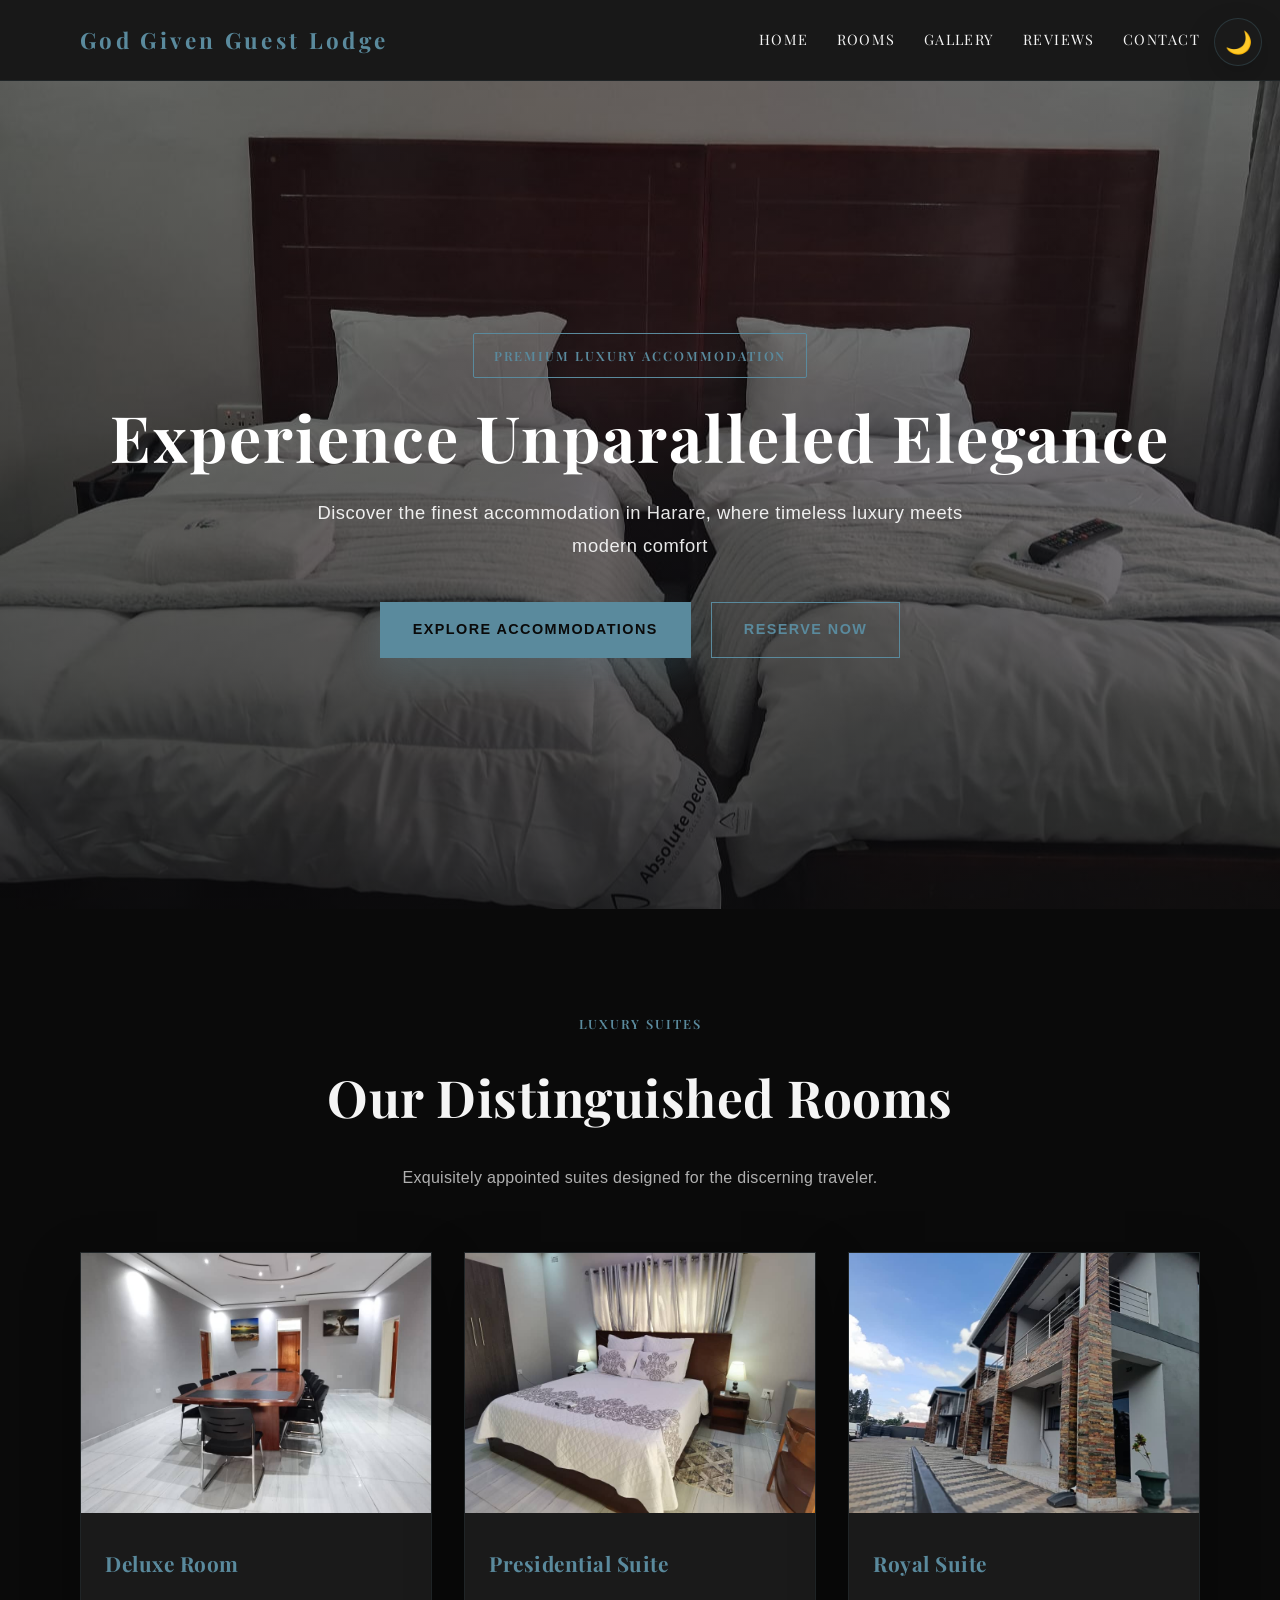
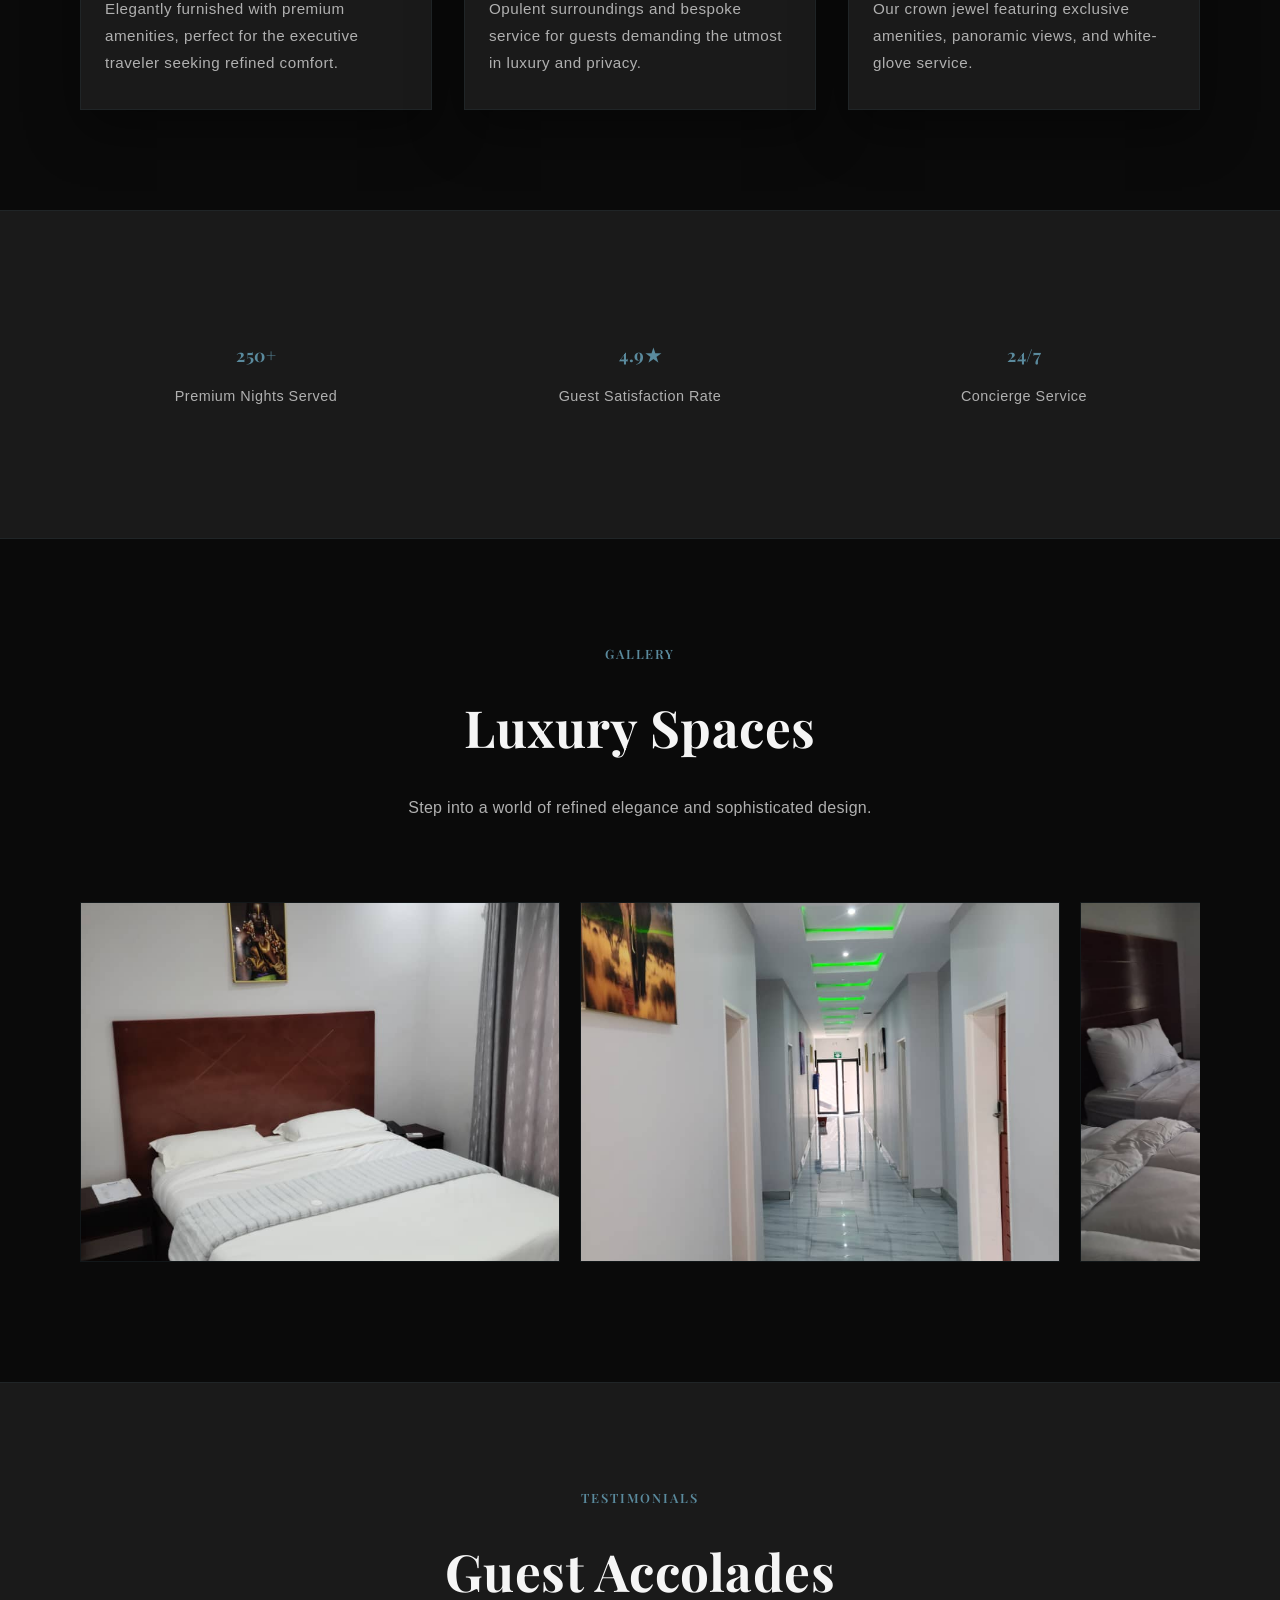
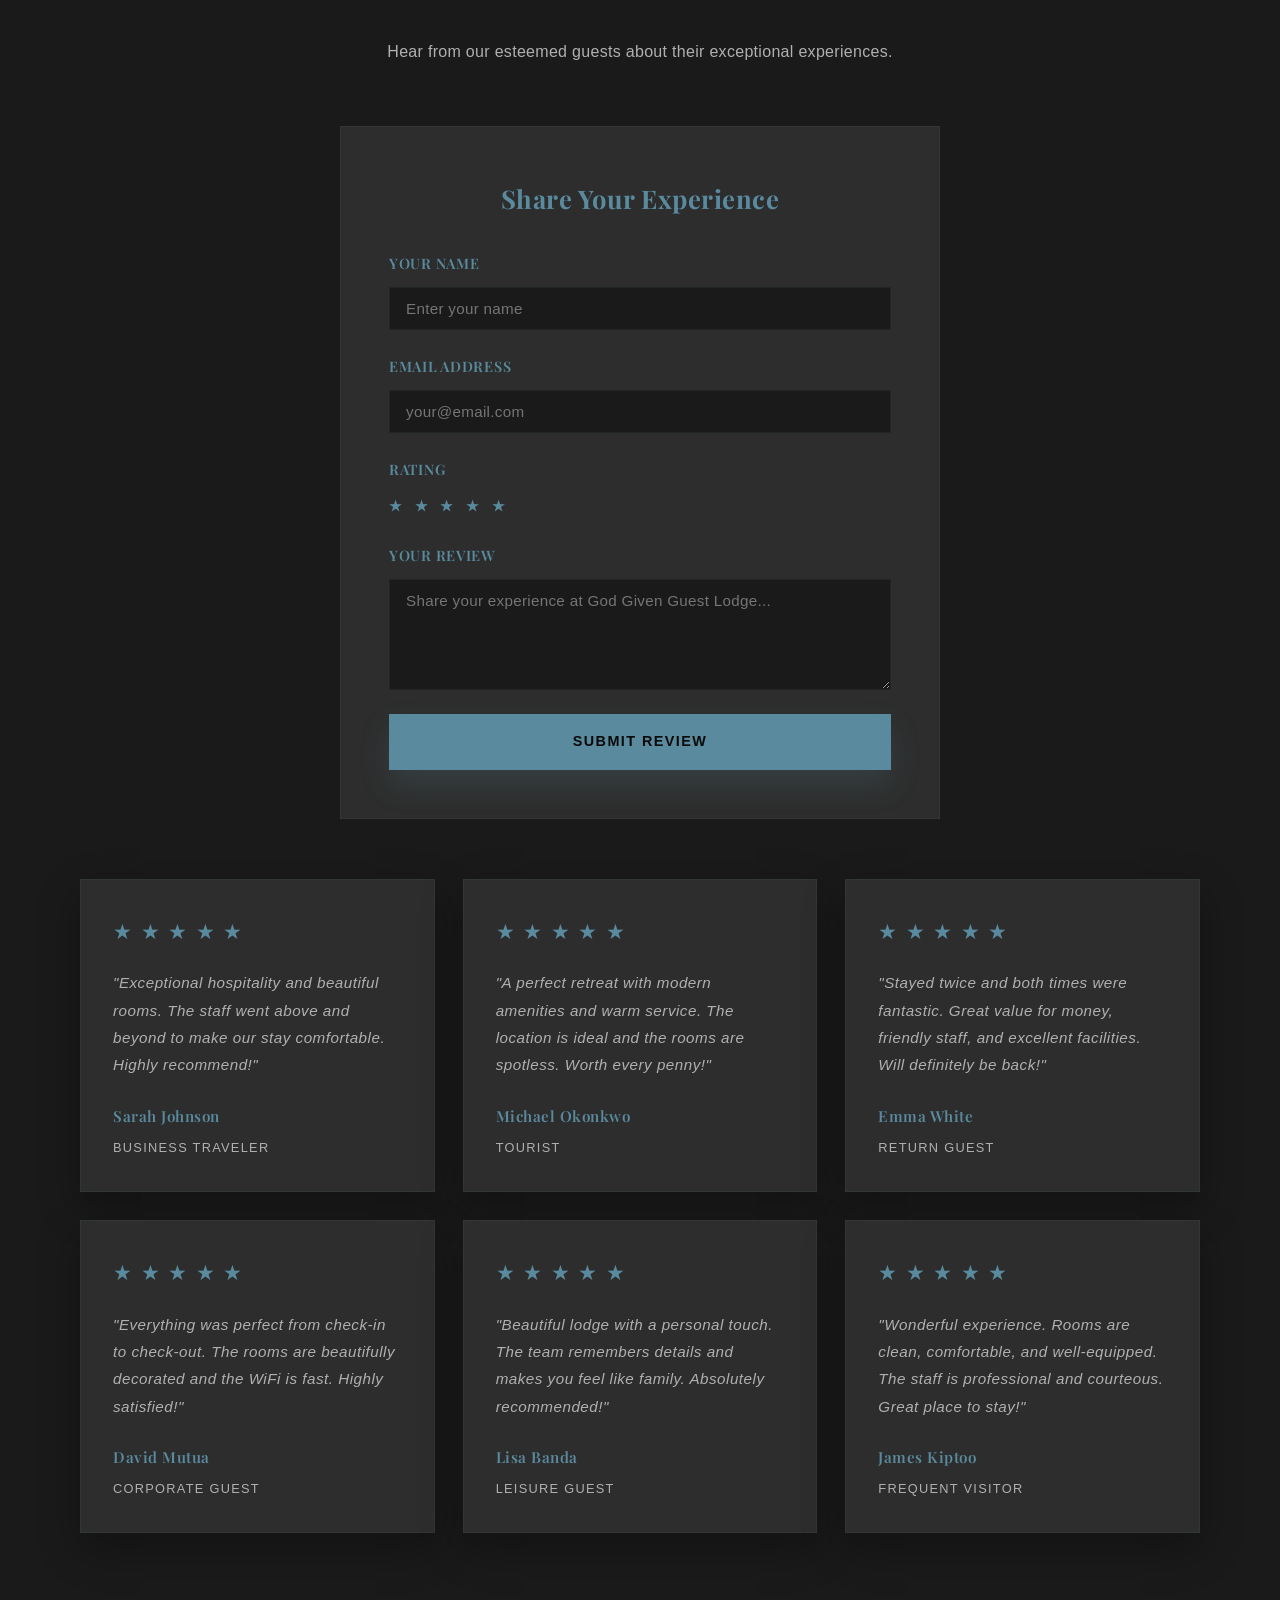
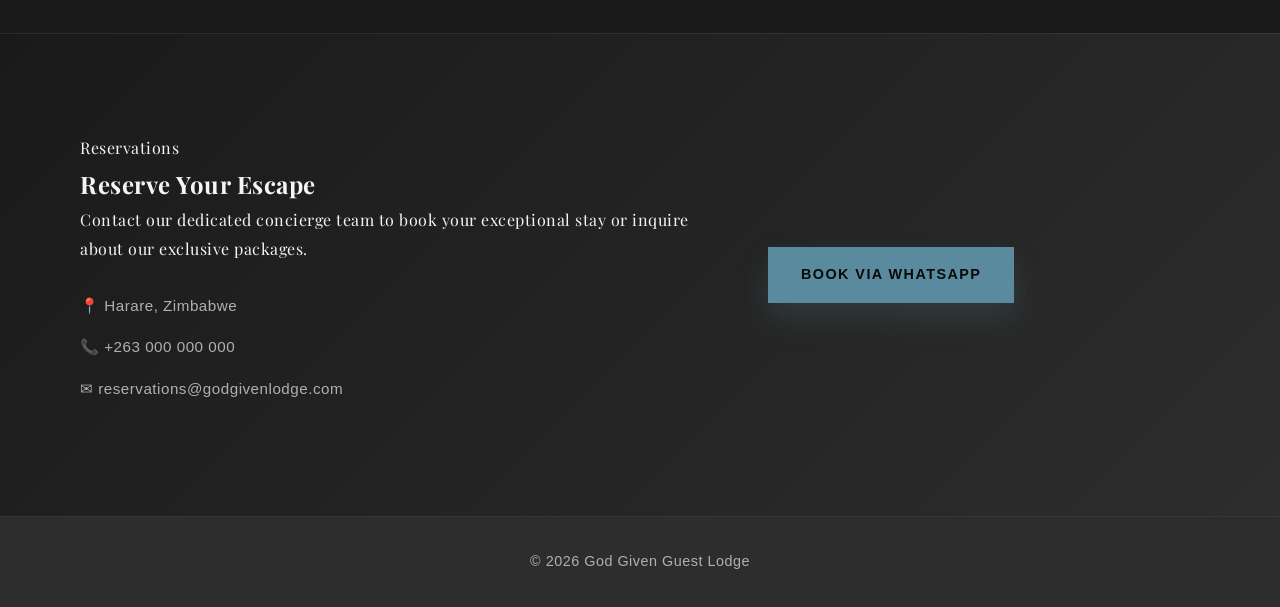
==== index.html @ cf1843aa "first commit" ====
<!DOCTYPE html>
<html lang="en">
<head>
  <meta charset="UTF-8">
  <meta name="viewport" content="width=device-width, initial-scale=1.0">
  <meta name="description" content="God Given Guest Lodge provides stylish rooms, warm hospitality, and premium amenities in Harare, Zimbabwe.">
  <title>God Given Guest Lodge</title>
  <link href="https://fonts.googleapis.com/css2?family=Playfair+Display:wght@600;700&display=swap" rel="stylesheet">
  <link rel="stylesheet" href="style.css">
</head>
<body>

<header class="site-header">
  <div class="container header-inner">
    <a class="brand" href="#home">God Given Guest Lodge</a>
    <div style="display: flex; gap: 12px; align-items: center;">
      <button class="theme-toggle" id="themeToggle" aria-label="Toggle theme">🌙</button>
      <button class="menu-toggle" aria-label="Toggle menu">☰</button>
    </div>
    <nav id="nav" class="site-nav">
      <a href="#home">Home</a>
      <a href="rooms.html">Rooms</a>
      <a href="#gallery">Gallery</a>
      <a href="#reviews">Reviews</a>
      <a href="#contact">Contact</a>
    </nav>
  </div>
</header>

<main>
  <section id="home" class="hero">
    <div class="hero-overlay"></div>
    <div class="container hero-content">
      <span class="eyebrow">Premium Luxury Accommodation</span>
      <h1>Experience Unparalleled Elegance</h1>
      <p>Discover the finest accommodation in Harare, where timeless luxury meets modern comfort</p>
      <div class="hero-actions">
        <a href="rooms.html" class="btn btn-primary">Explore Accommodations</a>
        <a href="#contact" class="btn btn-secondary">Reserve Now</a>
      </div>
    </div>
  </section>

  <section id="rooms" class="section">
    <div class="container">
      <div class="section-header">
        <span>Luxury Suites</span>
        <h2>Our Distinguished Rooms</h2>
        <p>Exquisitely appointed suites designed for the discerning traveler.</p>
      </div>
      <div class="rooms-grid">
        <article class="room-card">
          <img src="God Given Lodge photos/image 2.jpeg" alt="Standard Room\">
          <div class="room-card-body">
            <h3>Deluxe Room</h3>
            <p>Elegantly furnished with premium amenities, perfect for the executive traveler seeking refined comfort.</p>
          </div>
        </article>

        <article class="room-card">
          <img src="God Given Lodge photos/image 3.jpeg" alt="Presidential Suite\">
          <div class="room-card-body">
            <h3>Presidential Suite</h3>
            <p>Opulent surroundings and bespoke service for guests demanding the utmost in luxury and privacy.</p>
          </div>
        </article>

        <article class="room-card">
          <img src="God Given Lodge photos/image 4.jpeg" alt="Executive Room\">
          <div class="room-card-body">
            <h3>Royal Suite</h3>
            <p>Our crown jewel featuring exclusive amenities, panoramic views, and white-glove service.</p>
          </div>
        </article>
      </div>
    </div>
  </section>

  <section class="section highlight-section">
    <div class="container highlight-grid">
      <div class="highlight-card">
        <h3>250+</h3>
        <p>Premium Nights Served</p>
      </div>
      <div class="highlight-card">
        <h3>4.9★</h3>
        <p>Guest Satisfaction Rate</p>
      </div>
      <div class="highlight-card">
        <h3>24/7</h3>
        <p>Concierge Service</p>
      </div>
    </div>
  </section>

  <section id="gallery" class="section">
    <div class="container">
      <div class="section-header">
        <span>Gallery</span>
        <h2>Luxury Spaces</h2>
        <p>Step into a world of refined elegance and sophisticated design.</p>
      </div>
      <div class="gallery-scroll">
        <img src="God Given Lodge photos/image 5.jpeg" alt="Exterior view">
        <img src="God Given Lodge photos/image 6.jpeg" alt="Lounge area">
        <img src="God Given Lodge photos/image 7.jpeg" alt="Hallway">
        <img src="God Given Lodge photos/image 8.jpeg" alt="Reception">
        <img src="God Given Lodge photos/image 9.jpeg" alt="Staircase">
        <img src="God Given Lodge photos/image 10.jpeg" alt="Bedroom">
        <img src="God Given Lodge photos/image 11.jpeg" alt="Bathroom">
        <img src="God Given Lodge photos/image 12.jpeg" alt="Living area">
        <img src="God Given Lodge photos/image 13.jpeg" alt="Dining">
        <img src="God Given Lodge photos/image 14.jpeg" alt="Garden">
        <img src="God Given Lodge photos/image 15.jpeg" alt="Outdoor space">
        <img src="God Given Lodge photos/image 16.jpeg" alt="Entrance">
        <img src="God Given Lodge photos/image 17.jpeg" alt="Courtyard">
        <img src="God Given Lodge photos/image 18.jpeg" alt="Interior">
        <img src="God Given Lodge photos/image 19.jpeg" alt="Suite view">
      </div>
    </div>
  </section>

  <section id="reviews" class="section reviews-section">
    <div class="container">
      <div class="section-header">
        <span>Testimonials</span>
        <h2>Guest Accolades</h2>
        <p>Hear from our esteemed guests about their exceptional experiences.</p>
      </div>

      <div class="review-form-container">
        <h3>Share Your Experience</h3>
        <form id="reviewForm" class="review-form">
          <div class="form-group">
            <label for="reviewName">Your Name</label>
            <input type="text" id="reviewName" name="name" required placeholder="Enter your name">
          </div>
          <div class="form-group">
            <label for="reviewEmail">Email Address</label>
            <input type="email" id="reviewEmail" name="email" required placeholder="your@email.com">
          </div>
          <div class="form-group">
            <label for="reviewRating">Rating</label>
            <div class="rating-input">
              <input type="radio" id="star5" name="rating" value="5" required>
              <label for="star5" class="star-label">★</label>
              <input type="radio" id="star4" name="rating" value="4">
              <label for="star4" class="star-label">★</label>
              <input type="radio" id="star3" name="rating" value="3">
              <label for="star3" class="star-label">★</label>
              <input type="radio" id="star2" name="rating" value="2">
              <label for="star2" class="star-label">★</label>
              <input type="radio" id="star1" name="rating" value="1">
              <label for="star1" class="star-label">★</label>
            </div>
          </div>
          <div class="form-group">
            <label for="reviewText">Your Review</label>
            <textarea id="reviewText" name="review" required placeholder="Share your experience at God Given Guest Lodge..." rows="5"></textarea>
          </div>
          <button type="submit" class="btn btn-primary">Submit Review</button>
        </form>
      </div>

      <div class="reviews-grid" id="reviewsGrid">
        <article class="review-card">
          <div class="review-stars">
            <span class="star">★</span>
            <span class="star">★</span>
            <span class="star">★</span>
            <span class="star">★</span>
            <span class="star">★</span>
          </div>
          <p class="review-text">"Exceptional hospitality and beautiful rooms. The staff went above and beyond to make our stay comfortable. Highly recommend!"</p>
          <div class="review-author">
            <strong>Sarah Johnson</strong>
            <span>Business Traveler</span>
          </div>
        </article>

        <article class="review-card">
          <div class="review-stars">
            <span class="star">★</span>
            <span class="star">★</span>
            <span class="star">★</span>
            <span class="star">★</span>
            <span class="star">★</span>
          </div>
          <p class="review-text">"A perfect retreat with modern amenities and warm service. The location is ideal and the rooms are spotless. Worth every penny!"</p>
          <div class="review-author">
            <strong>Michael Okonkwo</strong>
            <span>Tourist</span>
          </div>
        </article>

        <article class="review-card">
          <div class="review-stars">
            <span class="star">★</span>
            <span class="star">★</span>
            <span class="star">★</span>
            <span class="star">★</span>
            <span class="star">★</span>
          </div>
          <p class="review-text">"Stayed twice and both times were fantastic. Great value for money, friendly staff, and excellent facilities. Will definitely be back!"</p>
          <div class="review-author">
            <strong>Emma White</strong>
            <span>Return Guest</span>
          </div>
        </article>

        <article class="review-card">
          <div class="review-stars">
            <span class="star">★</span>
            <span class="star">★</span>
            <span class="star">★</span>
            <span class="star">★</span>
            <span class="star">★</span>
          </div>
          <p class="review-text">"Everything was perfect from check-in to check-out. The rooms are beautifully decorated and the WiFi is fast. Highly satisfied!"</p>
          <div class="review-author">
            <strong>David Mutua</strong>
            <span>Corporate Guest</span>
          </div>
        </article>

        <article class="review-card">
          <div class="review-stars">
            <span class="star">★</span>
            <span class="star">★</span>
            <span class="star">★</span>
            <span class="star">★</span>
            <span class="star">★</span>
          </div>
          <p class="review-text">"Beautiful lodge with a personal touch. The team remembers details and makes you feel like family. Absolutely recommended!"</p>
          <div class="review-author">
            <strong>Lisa Banda</strong>
            <span>Leisure Guest</span>
          </div>
        </article>

        <article class="review-card">
          <div class="review-stars">
            <span class="star">★</span>
            <span class="star">★</span>
            <span class="star">★</span>
            <span class="star">★</span>
            <span class="star">★</span>
          </div>
          <p class="review-text">"Wonderful experience. Rooms are clean, comfortable, and well-equipped. The staff is professional and courteous. Great place to stay!"</p>
          <div class="review-author">
            <strong>James Kiptoo</strong>
            <span>Frequent Visitor</span>
          </div>
        </article>
      </div>
    </div>
  </section>

  <section id="contact" class="section contact-section">
    <div class="container contact-grid">
      <div>
        <span>Reservations</span>
        <h2>Reserve Your Escape</h2>
        <p>Contact our dedicated concierge team to book your exceptional stay or inquire about our exclusive packages.</p>
        <ul class="contact-list">
          <li>📍 Harare, Zimbabwe</li>
          <li>📞 +263 000 000 000</li>
          <li>✉ reservations@godgivenlodge.com</li>
        </ul>
      </div>
      <div class="contact-action">
        <button id="whatsappBtn" class="btn btn-primary">Book via WhatsApp</button>
      </div>
    </div>
  </section>
</main>

<footer class="site-footer">
  <div class="container footer-inner">
      <p>© <span id="year"></span> God Given Guest Lodge</p>

<div class="lightbox" id="lightbox">
  <img src="" alt="Gallery preview">
</div>

<script src="script.js"></script>
</body>
</html>
---- style.css ----
:root {
  --bg: #0a0a0a;
  --surface: #1a1a1a;
  --surface-light: #2d2d2d;
  --text: #f5f5f5;
  --text-muted: #b0b0b0;
  --primary: #5a8a9d;
  --primary-dark: #3a5a7f;
  --accent: #4a7c8f;
  --border: rgba(90, 138, 157, 0.1);
}

/* Light Mode */
:root.light-mode {
  --bg: #f5f5f5;
  --surface: #ffffff;
  --surface-light: #e8e8e8;
  --text: #1a1a1a;
  --text-muted: #666666;
  --primary: #5a8a9d;
  --primary-dark: #3a5a7f;
  --accent: #4a7c8f;
  --border: rgba(90, 138, 157, 0.15);
}

* {
  margin: 0;
  padding: 0;
  box-sizing: border-box;
}

html {
  scroll-behavior: smooth;
}

body {
  font-family: 'Playfair Display', 'Georgia', serif;
  background: var(--bg);
  color: var(--text);
  line-height: 1.8;
  letter-spacing: 0.5px;
  transition: background 0.3s ease, color 0.3s ease;
}

img {
  max-width: 100%;
  display: block;
}

button,
a {
  font: inherit;
}

.container {
  width: min(1120px, calc(100% - 32px));
  margin: 0 auto;
}

.site-header {
  position: sticky;
  top: 0;
  z-index: 20;
  background: rgba(26, 26, 26, 0.95);
  backdrop-filter: blur(12px);
  border-bottom: 1px solid rgba(90, 138, 157, 0.1);
  border-bottom: 1px solid rgba(90, 138, 157, 0.1);
  transition: background 0.25s ease, box-shadow 0.25s ease;
}

.light-mode .site-header {
  background: rgba(255, 255, 255, 0.95);
  border-bottom-color: rgba(90, 138, 157, 0.2);
}

.site-header.scrolled {
  background: rgba(26, 26, 26, 0.98);
  box-shadow: 0 16px 35px rgba(0, 0, 0, 0.4);
}

.light-mode .site-header.scrolled {
  background: rgba(255, 255, 255, 0.98);
  box-shadow: 0 16px 35px rgba(90, 138, 157, 0.1);
}

.header-inner {
  display: flex;
  align-items: center;
  justify-content: space-between;
  gap: 20px;
  padding: 20px 0;
}

.brand {
  color: var(--primary);
  text-decoration: none;
  font-weight: 700;
  letter-spacing: 0.15em;
  font-size: 1.4rem;
}

.site-nav {
  display: flex;
  gap: 28px;
  align-items: center;
  font-size: 0.9rem;
  letter-spacing: 0.1em;
  text-transform: uppercase;
}

.site-nav a {
  color: var(--text);
  text-decoration: none;
  transition: color 0.2s ease;
  position: relative;
}

.site-nav a:after {
  content: '';
  position: absolute;
  bottom: -4px;
  left: 0;
  width: 0;
  height: 1px;
  background: var(--primary);
  transition: width 0.3s ease;
}

.site-nav a:hover,
.site-nav a:focus-visible {
  color: var(--primary);
}

.site-nav a:hover:after {
  width: 100%;
}

.menu-toggle {
  display: none;
  border: none;
  background: transparent;
  font-size: 26px;
  cursor: pointer;
  color: var(--primary);
}

.theme-toggle {
  position: fixed;
  top: 18px;
  right: 18px;
  z-index: 30;
  display: flex;
  align-items: center;
  justify-content: center;
  width: 48px;
  height: 48px;
  border: 1px solid rgba(90, 138, 157, 0.25);
  border-radius: 50%;
  background: var(--surface);
  font-size: 22px;
  cursor: pointer;
  color: var(--text);
  transition: transform 0.3s ease, background 0.3s ease, color 0.3s ease, border-color 0.3s ease;
  box-shadow: 0 12px 32px rgba(0, 0, 0, 0.18);
}

.theme-toggle:hover {
  transform: scale(1.1);
}

.hero {
  min-height: 92vh;
  position: relative;
  background-image: url("God Given Lodge photos/image 1.jpeg");
  background-position: center;
  background-size: cover;
  background-repeat: no-repeat;
  background-attachment: fixed;
  display: grid;
  place-items: center;
}

.hero-overlay {
  position: absolute;
  inset: 0;
  background: linear-gradient(180deg, rgba(10, 10, 10, 0.4), rgba(10, 10, 10, 0.7));
}

.hero-content {
  position: relative;
  text-align: center;
  color: white;
  padding: 40px 24px;
}

.eyebrow {
  display: inline-block;
  margin-bottom: 24px;
  padding: 10px 20px;
  border: 1px solid var(--primary);
  border-radius: 2px;
  font-size: 0.8rem;
  letter-spacing: 0.15em;
  text-transform: uppercase;
  color: var(--primary);
  font-weight: 600;
}

.hero h1 {
  font-size: clamp(3rem, 5vw, 5.5rem);
  line-height: 1.1;
  margin-bottom: 24px;
  font-weight: 700;
  letter-spacing: 0.03em;
}

.hero p {
  max-width: 680px;
  margin: 0 auto 40px;
  font-size: 1.15rem;
  color: rgba(255, 255, 255, 0.9);
  font-family: 'Segoe UI', sans-serif;
  letter-spacing: 0.5px;
}

.hero-actions {
  display: flex;
  justify-content: center;
  flex-wrap: wrap;
  gap: 20px;
}

.section {
  padding: 100px 0;
}

.section-header {
  max-width: 720px;
  margin: 0 auto 60px;
  text-align: center;
}

.section-header span {
  display: inline-block;
  margin-bottom: 16px;
  color: var(--primary);
  font-weight: 600;
  letter-spacing: 0.15em;
  text-transform: uppercase;
  font-size: 0.8rem;
}

.section-header h2 {
  font-size: clamp(2.2rem, 4vw, 3.2rem);
  margin-bottom: 20px;
  font-weight: 700;
}

.section-header p {
  color: var(--text-muted);
  font-size: 1rem;
  font-family: 'Segoe UI', sans-serif;
  letter-spacing: 0.3px;
}

.rooms-grid {
  display: grid;
  grid-template-columns: repeat(auto-fit, minmax(280px, 1fr));
  gap: 32px;
}

.room-card {
  background: var(--surface);
  border: 1px solid var(--border);
  border-radius: 0;
  overflow: hidden;
  box-shadow: 0 20px 50px rgba(0, 0, 0, 0.4);
  transition: transform 0.3s ease, box-shadow 0.3s ease;
}

.room-card:hover {
  transform: translateY(-8px);
  box-shadow: 0 30px 70px rgba(90, 138, 157, 0.15);
  border-color: var(--primary);
}

.room-card img {
  height: 260px;
  width: 100%;
  object-fit: cover;
}

.room-card-body {
  padding: 32px 24px;
}

.room-card h3 {
  margin-bottom: 12px;
  font-size: 1.3rem;
  color: var(--primary);
}

.room-card p {
  color: var(--text-muted);
  font-family: 'Segoe UI', sans-serif;
  font-size: 0.95rem;
}

.room-details {
  display: none;
  margin-top: 16px;
  padding-top: 16px;
  border-top: 1px solid var(--border);
}

.room-details.show {
  display: block;
}

.room-details p {
  margin-bottom: 8px;
  font-size: 0.9rem;
}

.room-details strong {
  color: var(--primary);
}

.room-gallery {
  display: grid;
  grid-template-columns: repeat(auto-fit, minmax(120px, 1fr));
  gap: 12px;
  margin: 16px 0;
}

.room-gallery img {
  width: 100%;
  height: 100px;
  object-fit: cover;
  border-radius: 4px;
  cursor: pointer;
  transition: transform 0.3s ease;
}

.room-gallery img:hover {
  transform: scale(1.05);
}

.highlight-section {
  background: var(--surface);
  border-top: 1px solid var(--border);
  border-bottom: 1px solid var(--border);
}

.highlight-grid {
  display: grid;
  grid-template-columns: repeat(auto-fit, minmax(240px, 1fr));
  gap: 32px;
}

.highlight-card {
  background: transparent;
  border: none;
  text-align: center;
  padding: 28px;
}

.highlight-card h3 {
  margin-bottom: 14px;
  color: var(--primary);
  font-size: 1.1rem;
}

.highlight-card p {
  color: var(--text-muted);
  font-family: 'Segoe UI', sans-serif;
  font-size: 0.9rem;
}

.gallery-scroll {
  display: flex;
  gap: 20px;
  overflow-x: auto;
  padding: 20px 0;
  scroll-behavior: smooth;
  -webkit-overflow-scrolling: touch;
  scrollbar-width: thin;
  scrollbar-color: var(--primary) var(--surface);
}

.gallery-scroll::-webkit-scrollbar {
  height: 8px;
}

.gallery-scroll::-webkit-scrollbar-track {
  background: var(--surface);
  border-radius: 10px;
}

.gallery-scroll::-webkit-scrollbar-thumb {
  background: var(--primary);
  border-radius: 10px;
}

.gallery-scroll::-webkit-scrollbar-thumb:hover {
  background: var(--primary-dark);
}

.gallery-scroll img {
  border-radius: 0;
  cursor: pointer;
  height: 360px;
  min-width: 480px;
  width: 480px;
  object-fit: cover;
  transition: transform 0.3s ease, filter 0.3s ease, box-shadow 0.3s ease;
  border: 1px solid var(--border);
  flex-shrink: 0;
}

.gallery-scroll img:hover {
  transform: scale(1.02);
  filter: brightness(1.1);
  box-shadow: 0 20px 40px rgba(90, 138, 157, 0.2);
  border-color: var(--primary);
}

.reviews-section {
  background: var(--surface);
  border-top: 1px solid var(--border);
}

.review-form-container {
  background: var(--surface-light);
  border: 1px solid var(--border);
  border-radius: 0;
  padding: 48px;
  margin-bottom: 60px;
  max-width: 600px;
  margin-left: auto;
  margin-right: auto;
}

.review-form-container h3 {
  color: var(--primary);
  font-size: 1.6rem;
  margin-bottom: 30px;
  text-align: center;
}

.review-form {
  display: flex;
  flex-direction: column;
  gap: 24px;
}

.form-group {
  display: flex;
  flex-direction: column;
  gap: 10px;
}

.form-group label {
  color: var(--primary);
  font-weight: 600;
  font-size: 0.9rem;
  letter-spacing: 0.05em;
  text-transform: uppercase;
}

.form-group input[type="text"],
.form-group input[type="email"],
.form-group textarea {
  background: var(--surface);
  border: 1px solid var(--border);
  border-radius: 0;
  padding: 12px 16px;
  color: var(--text);
  font-family: 'Segoe UI', sans-serif;
  font-size: 0.95rem;
  letter-spacing: 0.3px;
  transition: border-color 0.3s ease;
}

.form-group input[type="text"]:focus,
.form-group input[type="email"]:focus,
.form-group textarea:focus {
  outline: none;
  border-color: var(--primary);
  box-shadow: 0 0 0 2px rgba(90, 138, 157, 0.1);
}

.form-group textarea {
  resize: vertical;
  font-family: 'Segoe UI', sans-serif;
}

.rating-input {
  display: flex;
  flex-direction: row-reverse;
  justify-content: flex-end;
  gap: 12px;
}

.rating-input input[type="radio"] {
  display: none;
}

.star-label {
  font-size: 2.2rem;
  color: var(--text-muted);
  cursor: pointer;
  transition: color 0.2s ease;
}

.rating-input input[type="radio"]:checked ~ .star-label,
.rating-input input[type="radio"]:hover ~ .star-label {
  color: var(--primary);
}

.reviews-grid {
  display: grid;
  grid-template-columns: repeat(auto-fit, minmax(300px, 1fr));
  gap: 28px;
}

.review-card {
  background: var(--surface-light);
  border: 1px solid var(--border);
  border-radius: 0;
  padding: 32px;
  box-shadow: 0 15px 40px rgba(0, 0, 0, 0.3);
  transition: transform 0.3s ease, box-shadow 0.3s ease;
}

.review-card:hover {
  transform: translateY(-6px);
  box-shadow: 0 25px 60px rgba(90, 138, 157, 0.1);
  border-color: var(--primary);
}

.review-stars {
  display: flex;
  gap: 8px;
  margin-bottom: 20px;
}

.star {
  color: var(--primary);
  font-size: 1.3rem;
}

.review-text {
  color: var(--text-muted);
  margin-bottom: 24px;
  font-size: 0.95rem;
  line-height: 1.8;
  font-style: italic;
  font-family: 'Segoe UI', sans-serif;
}

.review-author {
  display: flex;
  flex-direction: column;
  gap: 6px;
}

.review-author strong {
  color: var(--primary);
  font-size: 0.95rem;
  font-weight: 600;
}

.review-author span {
  color: var(--text-muted);
  font-size: 0.8rem;
  text-transform: uppercase;
  letter-spacing: 0.1em;
  font-family: 'Segoe UI', sans-serif;
}

.reviews-grid {
  display: grid;
  grid-template-columns: repeat(auto-fit, minmax(300px, 1fr));
  gap: 28px;
}

.contact-section {
  background: linear-gradient(135deg, var(--surface) 0%, var(--surface-light) 100%);
  border-top: 1px solid var(--border);
}

.contact-grid {
  display: grid;
  grid-template-columns: 1.5fr 1fr;
  gap: 40px;
  align-items: center;
}

.contact-list {
  margin: 28px 0 0;
  list-style: none;
  color: var(--text-muted);
  font-family: 'Segoe UI', sans-serif;
}

.contact-list li {
  margin-bottom: 14px;
  font-size: 0.95rem;
}

.contact-action {
  display: flex;
  justify-content: flex-start;
}

.btn {
  display: inline-flex;
  align-items: center;
  justify-content: center;
  padding: 14px 32px;
  border-radius: 0;
  border: 1px solid var(--primary);
  cursor: pointer;
  transition: all 0.3s ease;
  text-decoration: none;
  font-family: 'Segoe UI', sans-serif;
  font-size: 0.9rem;
  letter-spacing: 0.1em;
  text-transform: uppercase;
  font-weight: 600;
}

.btn:hover {
  transform: translateY(-2px);
}

.btn-primary {
  background: var(--primary);
  color: var(--bg);
  box-shadow: 0 15px 30px rgba(90, 138, 157, 0.2);
}

.btn-primary:hover {
  background: var(--primary-dark);
  border-color: var(--primary-dark);
  box-shadow: 0 20px 40px rgba(90, 138, 157, 0.3);
}

.btn-secondary {
  background: transparent;
  color: var(--primary);
  border: 1px solid var(--primary);
}

.btn-secondary:hover {
  background: var(--primary);
  color: var(--bg);
}

.site-footer {
  padding: 32px 0;
  background: var(--surface-light);
  color: var(--text);
  border-top: 1px solid var(--border);
}

.footer-inner {
  display: flex;
  justify-content: center;
  align-items: center;
  font-family: 'Segoe UI', sans-serif;
  font-size: 0.9rem;
  color: var(--text-muted);
}

.lightbox {
  position: fixed;
  inset: 0;
  background: rgba(0, 0, 0, 0.95);
  display: none;
  align-items: center;
  justify-content: center;
  padding: 24px;
  z-index: 30;
}

.lightbox img {
  max-width: 90%;
  max-height: 90%;
  border-radius: 0;
}

.lightbox.show {
  display: flex;
}

@media (max-width: 900px) {
  .contact-grid,
  .highlight-grid,
  .rooms-grid,
  .reviews-grid {
    grid-template-columns: 1fr;
  }

  .gallery-scroll img {
    height: 280px;
    min-width: 380px;
    width: 380px;
  }

  .review-form-container {
    padding: 32px;
  }
}

.success-message {
  background: var(--primary);
  color: var(--bg);
  padding: 16px 20px;
  border-radius: 0;
  margin-top: 20px;
  text-align: center;
  font-weight: 600;
  font-size: 0.95rem;
  letter-spacing: 0.5px;
  animation: slideDown 0.3s ease;
}

@keyframes slideDown {
  from {
    opacity: 0;
    transform: translateY(-10px);
  }
  to {
    opacity: 1;
    transform: translateY(0);
  }
}

@media (max-width: 768px) {
  .header-inner {
    flex-wrap: wrap;
  }

  .site-nav {
    display: none;
    flex-direction: column;
    width: 100%;
    gap: 16px;
    padding: 20px;
    background: rgba(26, 26, 26, 0.98);
    border-radius: 0;
    box-shadow: 0 20px 40px rgba(0, 0, 0, 0.3);
  }

  .site-nav.active {
    display: flex;
  }

  .menu-toggle {
    display: block;
  }

  .hero {
    min-height: 70vh;
  }

  .hero-content {
    padding: 32px 16px;
  }

  .gallery-scroll img {
    height: 220px;
  }

  .section {
    padding: 60px 0;
  }
}

@media (max-width: 500px) {
  .hero h1 {
    font-size: 2.2rem;
  }

  .hero p {
    font-size: 1rem;
  }

  .contact-action {
    justify-content: center;
  }
}
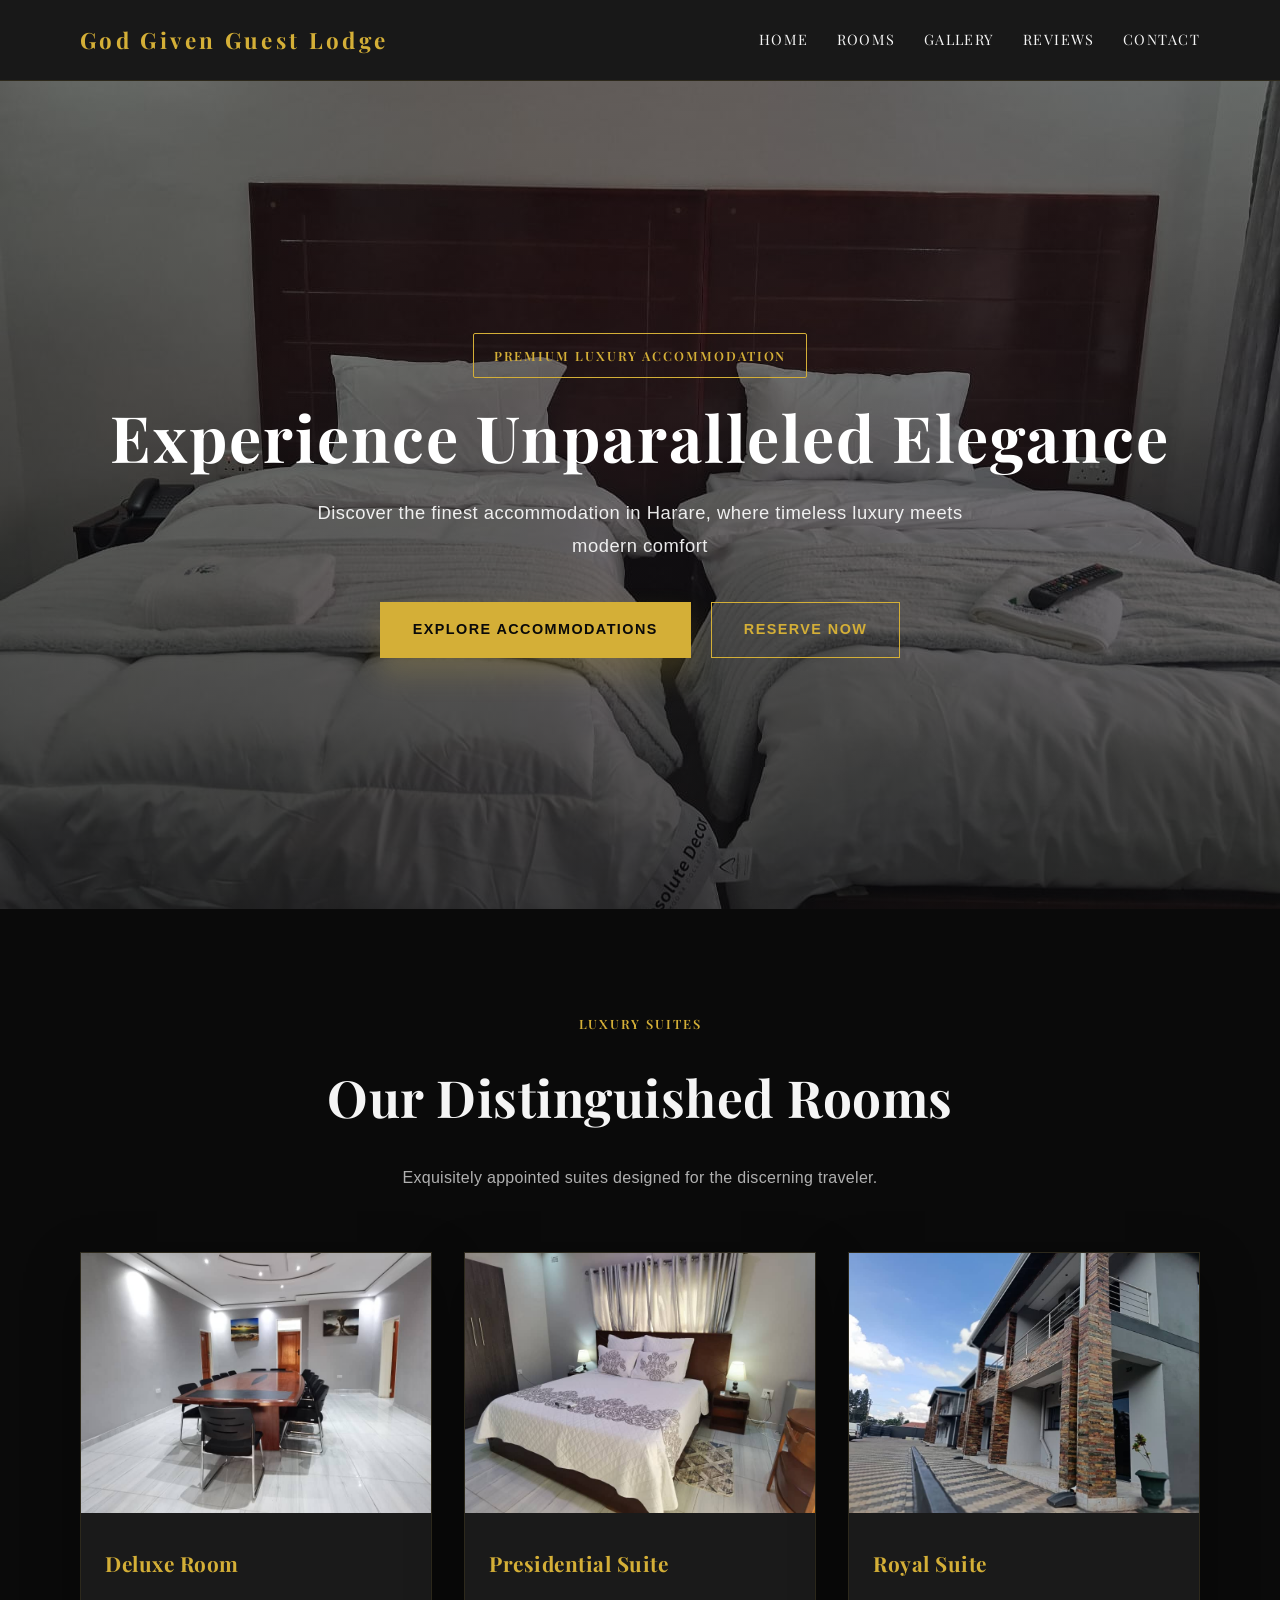
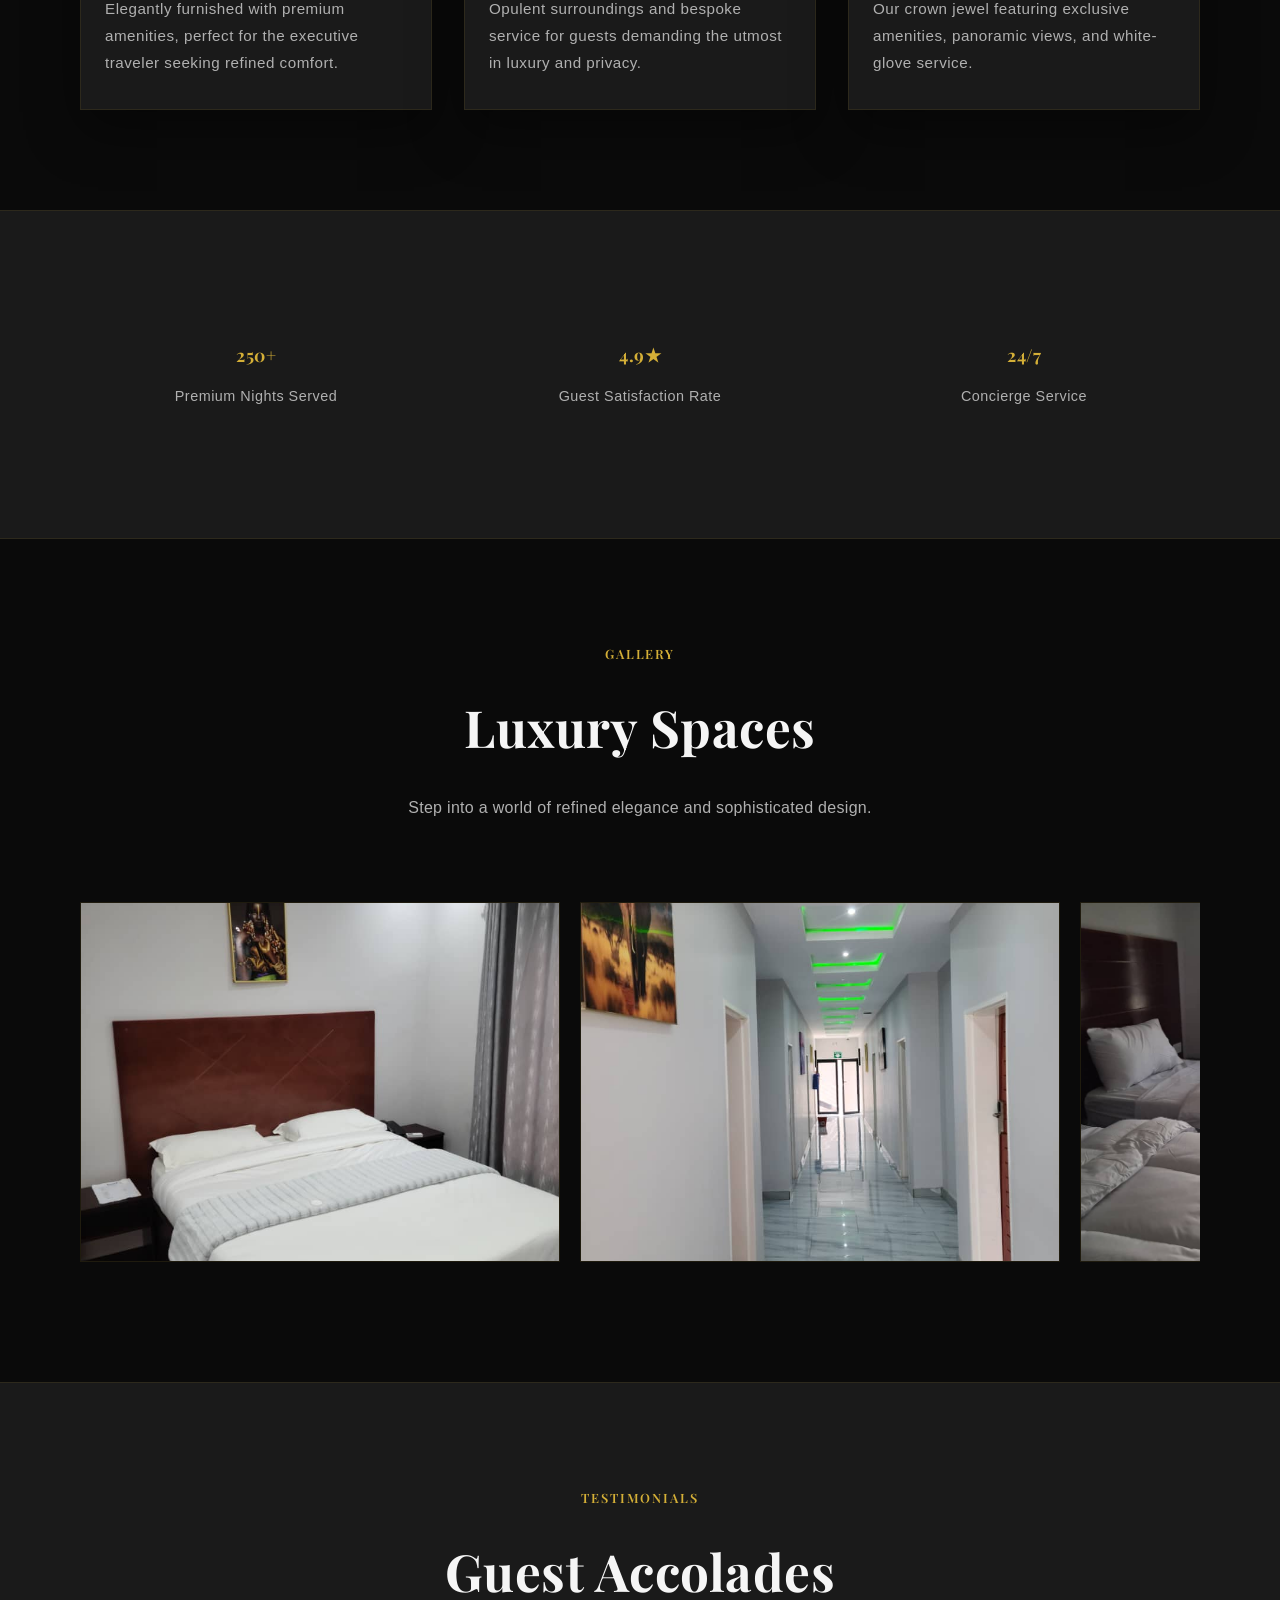
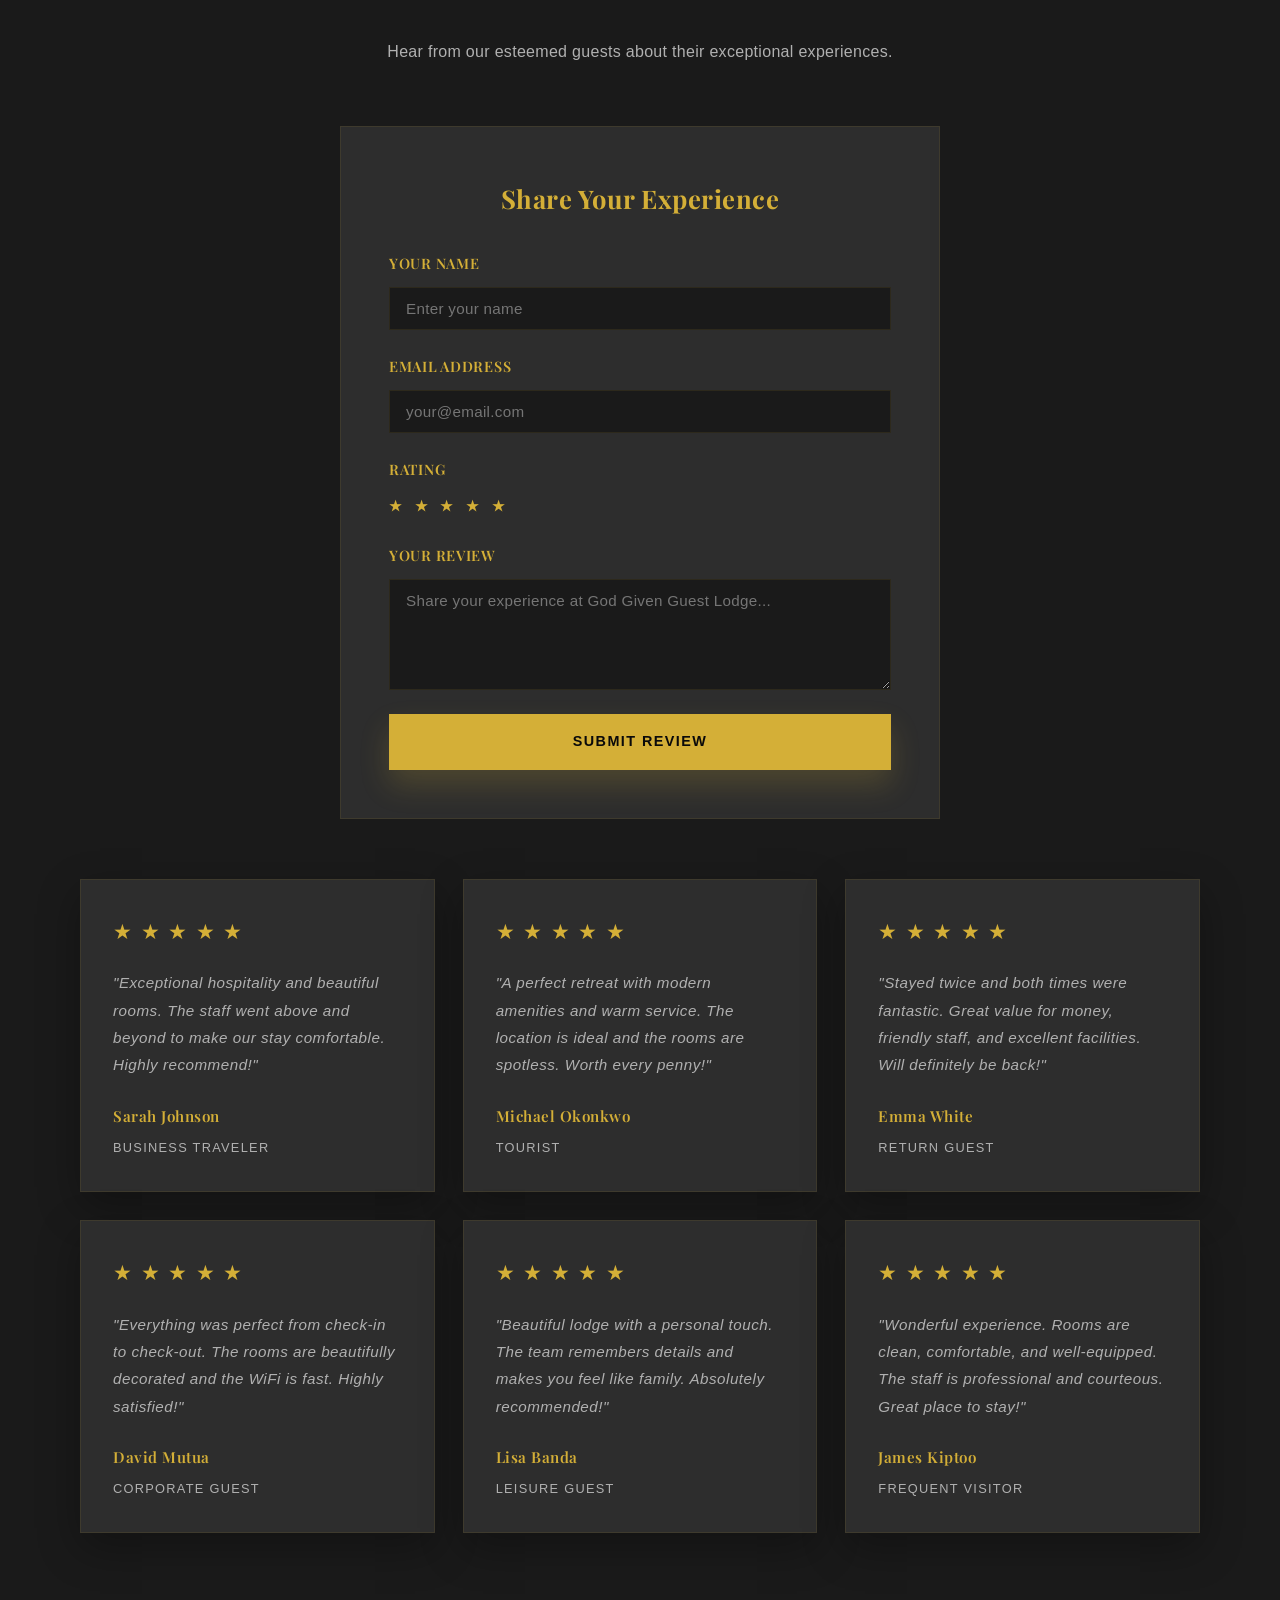
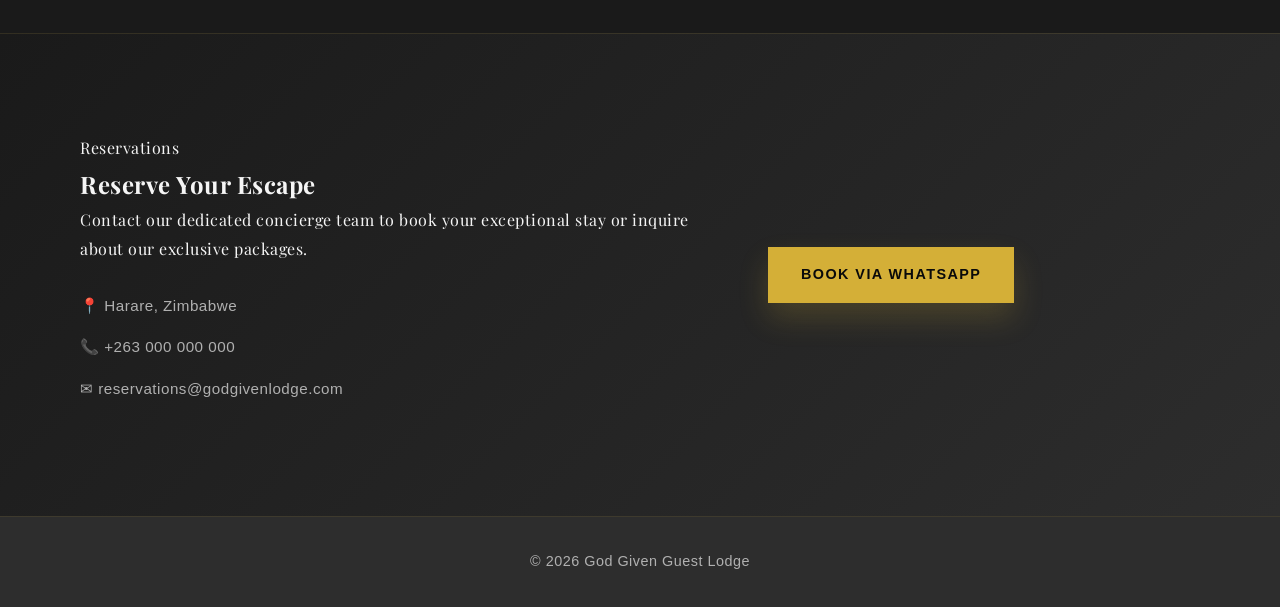
==== commit edf59021: "first commit" ====
--- a/index.html
+++ b/index.html
@@ -13,13 +13,10 @@
 <header class="site-header">
   <div class="container header-inner">
     <a class="brand" href="#home">God Given Guest Lodge</a>
-    <div style="display: flex; gap: 12px; align-items: center;">
-      <button class="theme-toggle" id="themeToggle" aria-label="Toggle theme">🌙</button>
-      <button class="menu-toggle" aria-label="Toggle menu">☰</button>
-    </div>
+    <button class="menu-toggle" aria-label="Toggle menu">☰</button>
     <nav id="nav" class="site-nav">
       <a href="#home">Home</a>
-      <a href="rooms.html">Rooms</a>
+      <a href="#rooms">Rooms</a>
       <a href="#gallery">Gallery</a>
       <a href="#reviews">Reviews</a>
       <a href="#contact">Contact</a>
@@ -35,7 +32,7 @@
       <h1>Experience Unparalleled Elegance</h1>
       <p>Discover the finest accommodation in Harare, where timeless luxury meets modern comfort</p>
       <div class="hero-actions">
-        <a href="rooms.html" class="btn btn-primary">Explore Accommodations</a>
+        <a href="#rooms" class="btn btn-primary">Explore Accommodations</a>
         <a href="#contact" class="btn btn-secondary">Reserve Now</a>
       </div>
     </div>
--- a/style.css
+++ b/style.css
@@ -4,23 +4,10 @@
   --surface-light: #2d2d2d;
   --text: #f5f5f5;
   --text-muted: #b0b0b0;
-  --primary: #5a8a9d;
-  --primary-dark: #3a5a7f;
-  --accent: #4a7c8f;
-  --border: rgba(90, 138, 157, 0.1);
-}
-
-/* Light Mode */
-:root.light-mode {
-  --bg: #f5f5f5;
-  --surface: #ffffff;
-  --surface-light: #e8e8e8;
-  --text: #1a1a1a;
-  --text-muted: #666666;
-  --primary: #5a8a9d;
-  --primary-dark: #3a5a7f;
-  --accent: #4a7c8f;
-  --border: rgba(90, 138, 157, 0.15);
+  --primary: #d4af37;
+  --primary-dark: #b8941f;
+  --accent: #8b7355;
+  --border: rgba(212, 175, 55, 0.1);
 }
 
 * {
@@ -39,7 +26,6 @@
   color: var(--text);
   line-height: 1.8;
   letter-spacing: 0.5px;
-  transition: background 0.3s ease, color 0.3s ease;
 }
 
 img {
@@ -63,24 +49,14 @@
   z-index: 20;
   background: rgba(26, 26, 26, 0.95);
   backdrop-filter: blur(12px);
-  border-bottom: 1px solid rgba(90, 138, 157, 0.1);
-  border-bottom: 1px solid rgba(90, 138, 157, 0.1);
+  border-bottom: 1px solid rgba(212, 175, 55, 0.1);
+  border-bottom: 1px solid rgba(212, 175, 55, 0.1);
   transition: background 0.25s ease, box-shadow 0.25s ease;
-}
-
-.light-mode .site-header {
-  background: rgba(255, 255, 255, 0.95);
-  border-bottom-color: rgba(90, 138, 157, 0.2);
 }
 
 .site-header.scrolled {
   background: rgba(26, 26, 26, 0.98);
   box-shadow: 0 16px 35px rgba(0, 0, 0, 0.4);
-}
-
-.light-mode .site-header.scrolled {
-  background: rgba(255, 255, 255, 0.98);
-  box-shadow: 0 16px 35px rgba(90, 138, 157, 0.1);
 }
 
 .header-inner {
@@ -144,38 +120,10 @@
   color: var(--primary);
 }
 
-.theme-toggle {
-  position: fixed;
-  top: 18px;
-  right: 18px;
-  z-index: 30;
-  display: flex;
-  align-items: center;
-  justify-content: center;
-  width: 48px;
-  height: 48px;
-  border: 1px solid rgba(90, 138, 157, 0.25);
-  border-radius: 50%;
-  background: var(--surface);
-  font-size: 22px;
-  cursor: pointer;
-  color: var(--text);
-  transition: transform 0.3s ease, background 0.3s ease, color 0.3s ease, border-color 0.3s ease;
-  box-shadow: 0 12px 32px rgba(0, 0, 0, 0.18);
-}
-
-.theme-toggle:hover {
-  transform: scale(1.1);
-}
-
 .hero {
   min-height: 92vh;
   position: relative;
-  background-image: url("God Given Lodge photos/image 1.jpeg");
-  background-position: center;
-  background-size: cover;
-  background-repeat: no-repeat;
-  background-attachment: fixed;
+  background: url("God Given Lodge photos/image 1.jpeg") center/cover no-repeat;
   display: grid;
   place-items: center;
 }
@@ -280,7 +228,7 @@
 
 .room-card:hover {
   transform: translateY(-8px);
-  box-shadow: 0 30px 70px rgba(90, 138, 157, 0.15);
+  box-shadow: 0 30px 70px rgba(212, 175, 55, 0.15);
   border-color: var(--primary);
 }
 
@@ -304,46 +252,6 @@
   color: var(--text-muted);
   font-family: 'Segoe UI', sans-serif;
   font-size: 0.95rem;
-}
-
-.room-details {
-  display: none;
-  margin-top: 16px;
-  padding-top: 16px;
-  border-top: 1px solid var(--border);
-}
-
-.room-details.show {
-  display: block;
-}
-
-.room-details p {
-  margin-bottom: 8px;
-  font-size: 0.9rem;
-}
-
-.room-details strong {
-  color: var(--primary);
-}
-
-.room-gallery {
-  display: grid;
-  grid-template-columns: repeat(auto-fit, minmax(120px, 1fr));
-  gap: 12px;
-  margin: 16px 0;
-}
-
-.room-gallery img {
-  width: 100%;
-  height: 100px;
-  object-fit: cover;
-  border-radius: 4px;
-  cursor: pointer;
-  transition: transform 0.3s ease;
-}
-
-.room-gallery img:hover {
-  transform: scale(1.05);
 }
 
 .highlight-section {
@@ -421,7 +329,7 @@
 .gallery-scroll img:hover {
   transform: scale(1.02);
   filter: brightness(1.1);
-  box-shadow: 0 20px 40px rgba(90, 138, 157, 0.2);
+  box-shadow: 0 20px 40px rgba(212, 175, 55, 0.2);
   border-color: var(--primary);
 }
 
@@ -487,7 +395,7 @@
 .form-group textarea:focus {
   outline: none;
   border-color: var(--primary);
-  box-shadow: 0 0 0 2px rgba(90, 138, 157, 0.1);
+  box-shadow: 0 0 0 2px rgba(212, 175, 55, 0.1);
 }
 
 .form-group textarea {
@@ -535,7 +443,7 @@
 
 .review-card:hover {
   transform: translateY(-6px);
-  box-shadow: 0 25px 60px rgba(90, 138, 157, 0.1);
+  box-shadow: 0 25px 60px rgba(212, 175, 55, 0.1);
   border-color: var(--primary);
 }
 
@@ -638,13 +546,13 @@
 .btn-primary {
   background: var(--primary);
   color: var(--bg);
-  box-shadow: 0 15px 30px rgba(90, 138, 157, 0.2);
+  box-shadow: 0 15px 30px rgba(212, 175, 55, 0.2);
 }
 
 .btn-primary:hover {
   background: var(--primary-dark);
   border-color: var(--primary-dark);
-  box-shadow: 0 20px 40px rgba(90, 138, 157, 0.3);
+  box-shadow: 0 20px 40px rgba(212, 175, 55, 0.3);
 }
 
 .btn-secondary {
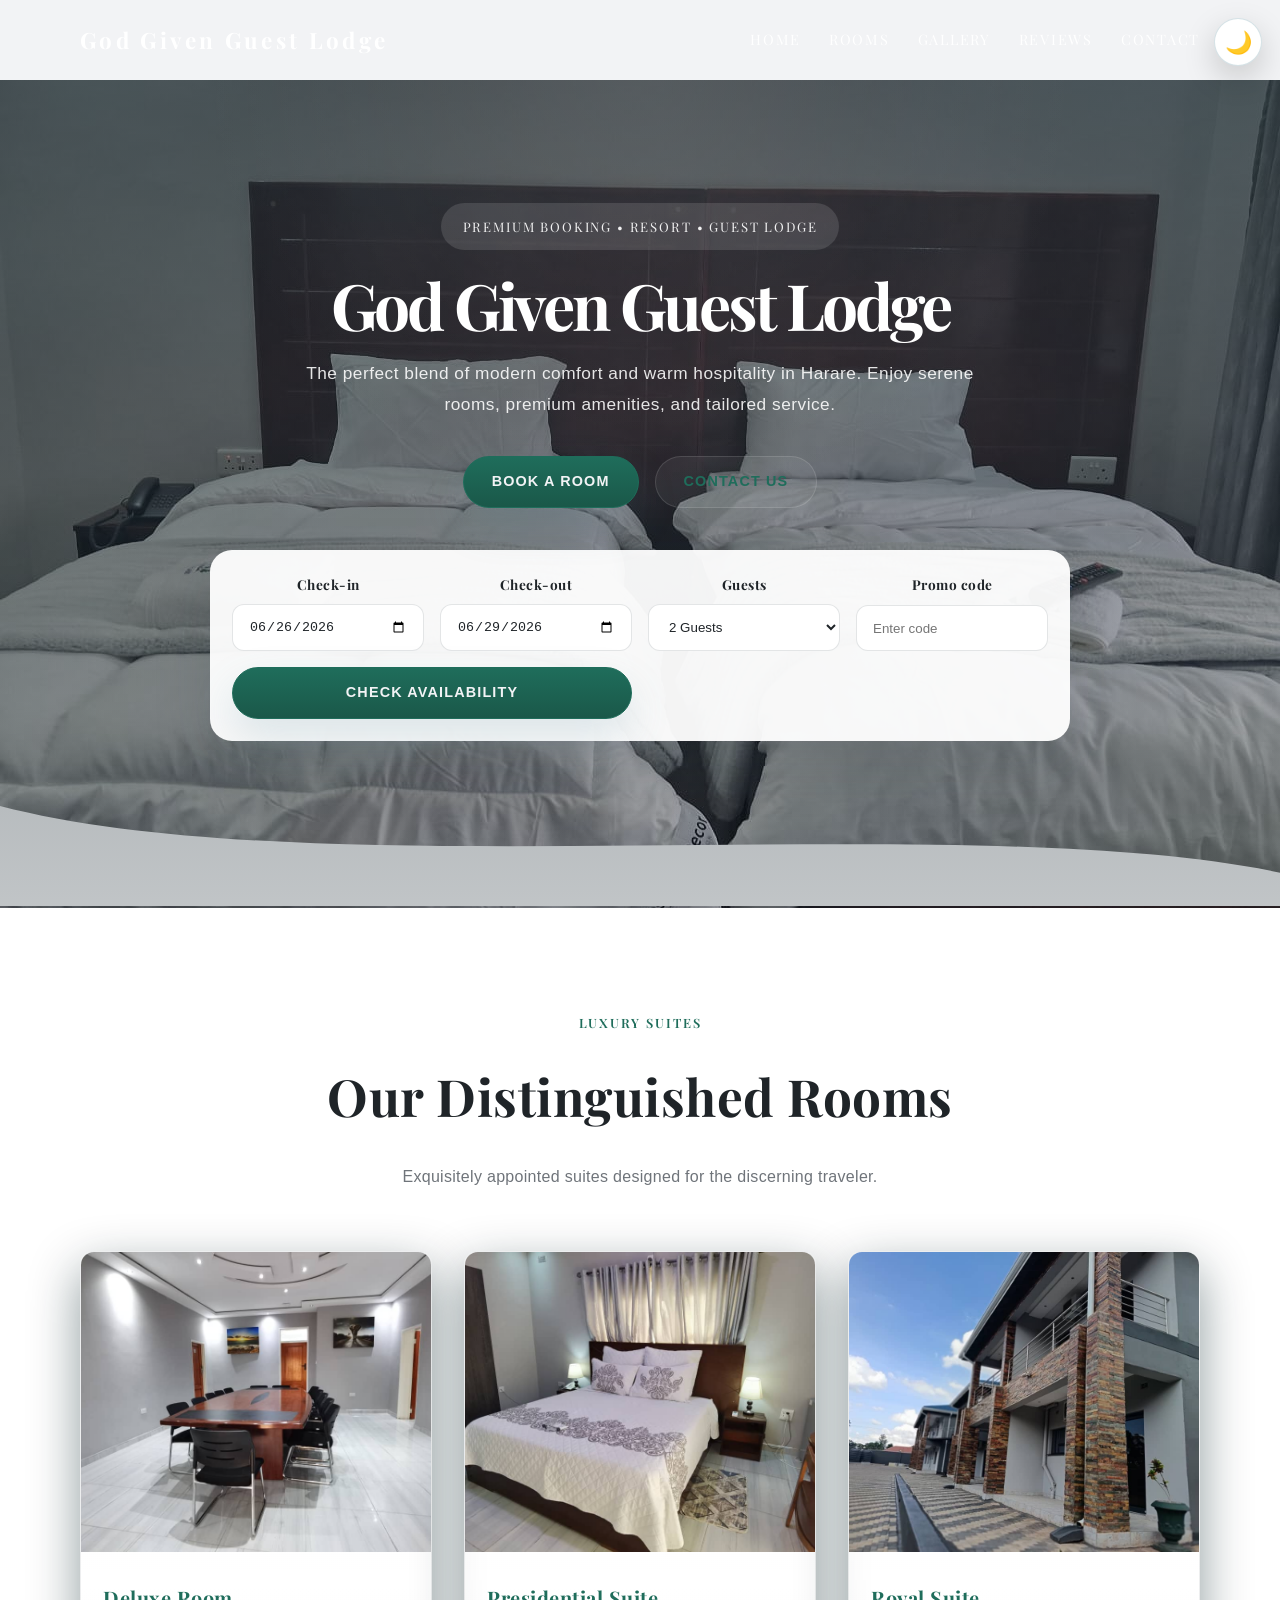
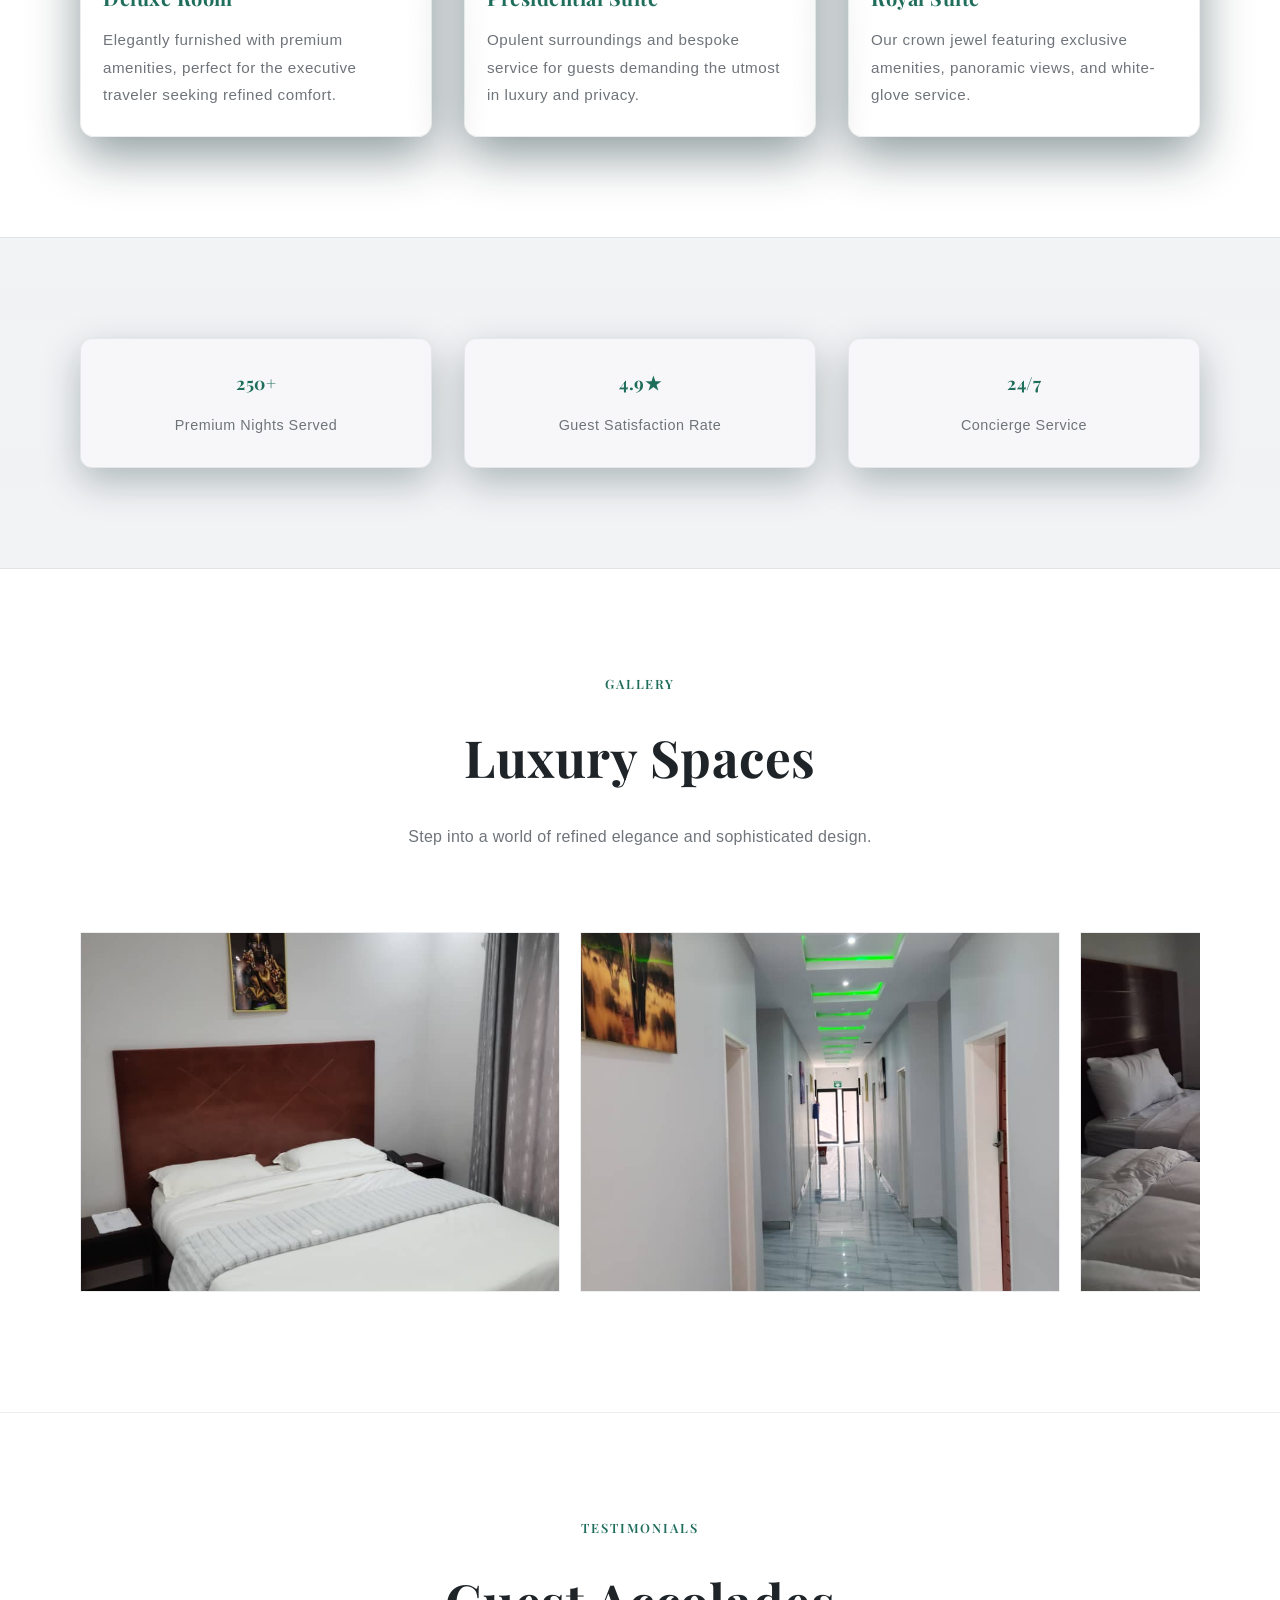
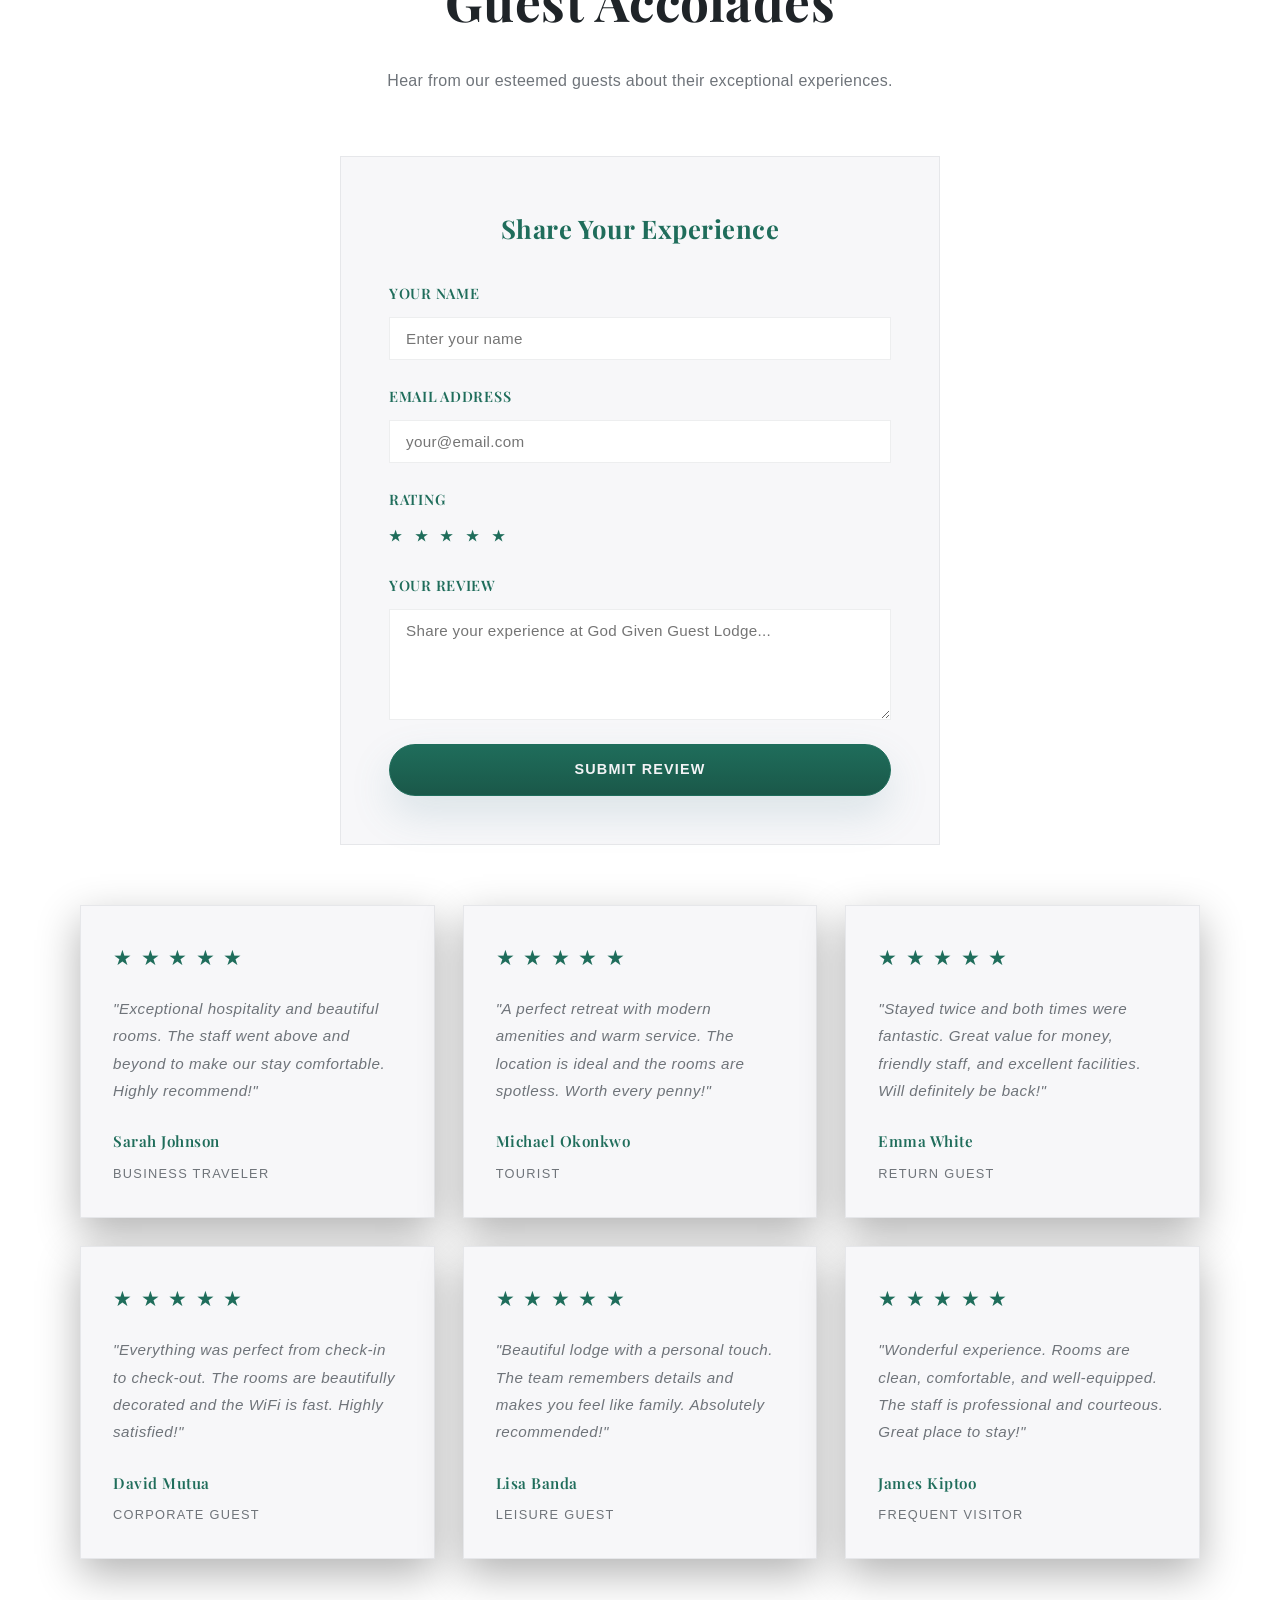
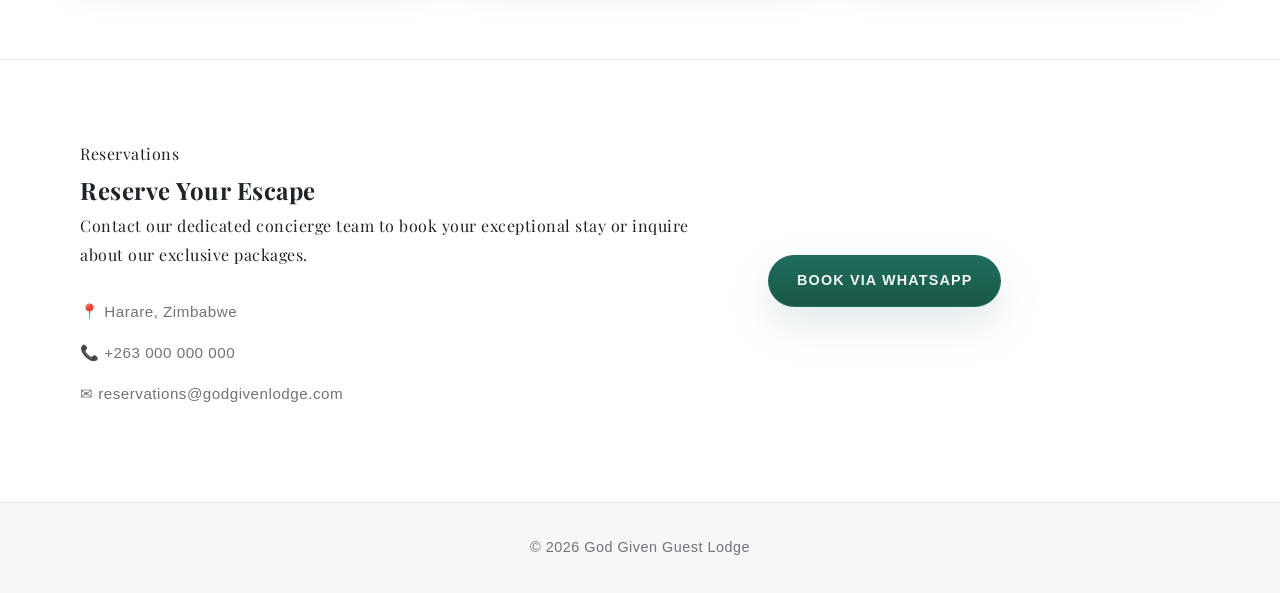
==== commit 5196e239: "Apply resort-inspired design updates" ====
--- a/index.html
+++ b/index.html
@@ -13,10 +13,13 @@
 <header class="site-header">
   <div class="container header-inner">
     <a class="brand" href="#home">God Given Guest Lodge</a>
-    <button class="menu-toggle" aria-label="Toggle menu">☰</button>
+    <div style="display: flex; gap: 12px; align-items: center;">
+      <button class="theme-toggle" id="themeToggle" aria-label="Toggle theme">🌙</button>
+      <button class="menu-toggle" aria-label="Toggle menu">☰</button>
+    </div>
     <nav id="nav" class="site-nav">
       <a href="#home">Home</a>
-      <a href="#rooms">Rooms</a>
+      <a href="rooms.html">Rooms</a>
       <a href="#gallery">Gallery</a>
       <a href="#reviews">Reviews</a>
       <a href="#contact">Contact</a>
@@ -27,15 +30,40 @@
 <main>
   <section id="home" class="hero">
     <div class="hero-overlay"></div>
-    <div class="container hero-content">
-      <span class="eyebrow">Premium Luxury Accommodation</span>
-      <h1>Experience Unparalleled Elegance</h1>
-      <p>Discover the finest accommodation in Harare, where timeless luxury meets modern comfort</p>
+    <div class="container hero-center">
+      <span class="hero-topline">Premium booking • resort • guest lodge</span>
+      <h1>God Given Guest Lodge</h1>
+      <p>The perfect blend of modern comfort and warm hospitality in Harare. Enjoy serene rooms, premium amenities, and tailored service.</p>
       <div class="hero-actions">
-        <a href="#rooms" class="btn btn-primary">Explore Accommodations</a>
-        <a href="#contact" class="btn btn-secondary">Reserve Now</a>
-      </div>
-    </div>
+        <a href="rooms.html" class="btn btn-primary">Book a Room</a>
+        <a href="#contact" class="btn btn-secondary">Contact Us</a>
+      </div>
+      <div class="reservation-panel">
+        <div class="reservation-item">
+          <label for="checkin">Check-in</label>
+          <input type="date" id="checkin" name="checkin" value="2026-06-26">
+        </div>
+        <div class="reservation-item">
+          <label for="checkout">Check-out</label>
+          <input type="date" id="checkout" name="checkout" value="2026-06-29">
+        </div>
+        <div class="reservation-item">
+          <label for="guests">Guests</label>
+          <select id="guests" name="guests">
+            <option>2 Guests</option>
+            <option>1 Guest</option>
+            <option>3 Guests</option>
+            <option>4 Guests</option>
+          </select>
+        </div>
+        <div class="reservation-item">
+          <label for="promo">Promo code</label>
+          <input type="text" id="promo" name="promo" placeholder="Enter code">
+        </div>
+        <a href="#rooms" class="btn btn-primary">Check Availability</a>
+      </div>
+    </div>
+    <svg class="hero-wave" viewBox="0 0 1200 120" preserveAspectRatio="none" aria-hidden="true"><path d="M0,0 C300,100 900,0 1200,80 L1200,120 L0,120 Z" fill="var(--surface)"></path></svg>
   </section>
 
   <section id="rooms" class="section">
--- a/style.css
+++ b/style.css
@@ -1,13 +1,25 @@
 :root {
-  --bg: #0a0a0a;
-  --surface: #1a1a1a;
-  --surface-light: #2d2d2d;
-  --text: #f5f5f5;
-  --text-muted: #b0b0b0;
-  --primary: #d4af37;
-  --primary-dark: #b8941f;
-  --accent: #8b7355;
-  --border: rgba(212, 175, 55, 0.1);
+  --bg: #f2f3f5;
+  --surface: #ffffff;
+  --surface-light: #f7f7f9;
+  --text: #1f2428;
+  --text-muted: #6f747a;
+  --primary: #1f6d5b;
+  --primary-dark: #1a5849;
+  --accent: #c1aa61;
+  --border: rgba(31, 45, 53, 0.08);
+}
+
+:root.light-mode {
+  --bg: #f2f3f5;
+  --surface: #ffffff;
+  --surface-light: #f7f7f9;
+  --text: #1f2428;
+  --text-muted: #6f747a;
+  --primary: #1f6d5b;
+  --primary-dark: #1a5849;
+  --accent: #c1aa61;
+  --border: rgba(31, 45, 53, 0.08);
 }
 
 * {
@@ -26,6 +38,7 @@
   color: var(--text);
   line-height: 1.8;
   letter-spacing: 0.5px;
+  transition: background 0.3s ease, color 0.3s ease;
 }
 
 img {
@@ -47,16 +60,18 @@
   position: sticky;
   top: 0;
   z-index: 20;
-  background: rgba(26, 26, 26, 0.95);
-  backdrop-filter: blur(12px);
-  border-bottom: 1px solid rgba(212, 175, 55, 0.1);
-  border-bottom: 1px solid rgba(212, 175, 55, 0.1);
-  transition: background 0.25s ease, box-shadow 0.25s ease;
+  background: transparent;
+  border-bottom: none;
+  transition: background 0.25s ease, box-shadow 0.25s ease, color 0.25s ease;
 }
 
 .site-header.scrolled {
-  background: rgba(26, 26, 26, 0.98);
-  box-shadow: 0 16px 35px rgba(0, 0, 0, 0.4);
+  background: rgba(255,255,255,0.95);
+  box-shadow: 0 12px 30px rgba(31, 45, 53, 0.08);
+}
+
+.light-mode .site-header.scrolled {
+  background: rgba(255,255,255,0.95);
 }
 
 .header-inner {
@@ -68,24 +83,28 @@
 }
 
 .brand {
-  color: var(--primary);
+  color: #ffffff;
   text-decoration: none;
   font-weight: 700;
   letter-spacing: 0.15em;
   font-size: 1.4rem;
 }
 
+.site-header.scrolled .brand {
+  color: var(--primary);
+}
+
 .site-nav {
   display: flex;
   gap: 28px;
   align-items: center;
   font-size: 0.9rem;
-  letter-spacing: 0.1em;
+  letter-spacing: 0.12em;
   text-transform: uppercase;
 }
 
 .site-nav a {
-  color: var(--text);
+  color: rgba(255,255,255,0.95);
   text-decoration: none;
   transition: color 0.2s ease;
   position: relative;
@@ -98,8 +117,17 @@
   left: 0;
   width: 0;
   height: 1px;
+  background: rgba(255,255,255,0.95);
+  transition: width 0.3s ease;
+}
+
+.site-header.scrolled .site-nav a,
+.site-header.scrolled .brand {
+  color: var(--text);
+}
+
+.site-header.scrolled .site-nav a:after {
   background: var(--primary);
-  transition: width 0.3s ease;
 }
 
 .site-nav a:hover,
@@ -120,66 +148,146 @@
   color: var(--primary);
 }
 
+.theme-toggle {
+  position: fixed;
+  top: 18px;
+  right: 18px;
+  z-index: 30;
+  display: flex;
+  align-items: center;
+  justify-content: center;
+  width: 48px;
+  height: 48px;
+  border: 1px solid rgba(90, 138, 157, 0.25);
+  border-radius: 50%;
+  background: var(--surface);
+  font-size: 22px;
+  cursor: pointer;
+  color: var(--text);
+  transition: transform 0.3s ease, background 0.3s ease, color 0.3s ease, border-color 0.3s ease;
+  box-shadow: 0 12px 32px rgba(0, 0, 0, 0.18);
+}
+
+.theme-toggle:hover {
+  transform: scale(1.1);
+}
+
 .hero {
+  position: relative;
   min-height: 92vh;
-  position: relative;
-  background: url("God Given Lodge photos/image 1.jpeg") center/cover no-repeat;
   display: grid;
   place-items: center;
+  overflow: hidden;
+  background-image: linear-gradient(180deg, rgba(31,45,53,0.2), rgba(31,45,53,0.0)), url("God Given Lodge photos/image 1.jpeg");
+  background-position: center;
+  background-size: cover;
+  color: #ffffff;
 }
 
 .hero-overlay {
   position: absolute;
   inset: 0;
-  background: linear-gradient(180deg, rgba(10, 10, 10, 0.4), rgba(10, 10, 10, 0.7));
-}
-
-.hero-content {
+  background: radial-gradient(circle at top, rgba(255,255,255,0.08), transparent 42%), linear-gradient(180deg, rgba(31,45,53,0.60), rgba(31,45,53,0.28));
+  pointer-events: none;
+}
+
+.hero-center {
   position: relative;
+  z-index: 2;
   text-align: center;
-  color: white;
-  padding: 40px 24px;
-}
-
-.eyebrow {
-  display: inline-block;
-  margin-bottom: 24px;
-  padding: 10px 20px;
-  border: 1px solid var(--primary);
-  border-radius: 2px;
-  font-size: 0.8rem;
-  letter-spacing: 0.15em;
+  padding: 120px 16px 64px;
+}
+
+.hero-topline {
+  display: inline-flex;
+  margin-bottom: 22px;
+  padding: 12px 22px;
+  border-radius: 999px;
+  background: rgba(255,255,255,0.12);
+  color: rgba(255,255,255,0.92);
+  letter-spacing: 0.14em;
+  font-size: 0.82rem;
   text-transform: uppercase;
-  color: var(--primary);
-  font-weight: 600;
 }
 
 .hero h1 {
-  font-size: clamp(3rem, 5vw, 5.5rem);
-  line-height: 1.1;
-  margin-bottom: 24px;
-  font-weight: 700;
-  letter-spacing: 0.03em;
+  font-size: clamp(3rem, 4.5vw, 5.1rem);
+  margin: 0 auto 20px;
+  max-width: 900px;
+  line-height: 1.02;
+  letter-spacing: -0.05em;
 }
 
 .hero p {
   max-width: 680px;
-  margin: 0 auto 40px;
-  font-size: 1.15rem;
-  color: rgba(255, 255, 255, 0.9);
-  font-family: 'Segoe UI', sans-serif;
-  letter-spacing: 0.5px;
+  margin: 0 auto 36px;
+  font-size: 1.08rem;
+  color: rgba(255,255,255,0.88);
+  font-family: 'Segoe UI', sans-serif;
+  line-height: 1.8;
 }
 
 .hero-actions {
-  display: flex;
+  display: inline-flex;
+  gap: 16px;
+  flex-wrap: wrap;
   justify-content: center;
-  flex-wrap: wrap;
-  gap: 20px;
-}
+  margin-bottom: 42px;
+}
+
+.hero h1 {
+  font-size: clamp(3.5rem, 5vw, 6rem);
+}
+
+.reservation-panel {
+  margin: 0 auto;
+  max-width: 860px;
+  display: grid;
+  grid-template-columns: repeat(4, 1fr);
+  gap: 16px;
+  background: rgba(255,255,255,0.95);
+  border-radius: 22px;
+  padding: 22px;
+  box-shadow: 0 22px 60px rgba(31, 45, 53, 0.14);
+  color: var(--text);
+}
+
+.reservation-item {
+  display: grid;
+  gap: 8px;
+  font-size: 0.85rem;
+  color: var(--text-muted);
+}
+
+.reservation-item label {
+  font-weight: 700;
+  color: var(--text);
+}
+
+.reservation-item input,
+.reservation-item select {
+  width: 100%;
+  border: 1px solid rgba(31,45,53,0.12);
+  border-radius: 12px;
+  padding: 14px 16px;
+  background: #fff;
+  color: var(--text);
+}
+
+.reservation-panel .btn-primary {
+  grid-column: span 2;
+  align-self: end;
+}
+
+.hero-wave { display: block; width: 100%; height: 100px; margin-top: -4px; }
 
 .section {
   padding: 100px 0;
+  background: var(--surface-light);
+}
+
+.section:nth-of-type(even) {
+  background: #ffffff;
 }
 
 .section-header {
@@ -218,33 +326,33 @@
 }
 
 .room-card {
-  background: var(--surface);
+  background: linear-gradient(180deg, var(--surface), rgba(255,255,255,0.02));
   border: 1px solid var(--border);
-  border-radius: 0;
+  border-radius: 14px;
   overflow: hidden;
-  box-shadow: 0 20px 50px rgba(0, 0, 0, 0.4);
-  transition: transform 0.3s ease, box-shadow 0.3s ease;
+  box-shadow: 0 18px 50px rgba(2,32,36,0.45);
+  transition: transform 0.35s ease, box-shadow 0.35s ease, border-color 0.25s ease;
 }
 
 .room-card:hover {
-  transform: translateY(-8px);
-  box-shadow: 0 30px 70px rgba(212, 175, 55, 0.15);
-  border-color: var(--primary);
+  transform: translateY(-10px);
+  box-shadow: 0 30px 80px rgba(4,36,42,0.38);
+  border-color: rgba(90,138,157,0.18);
 }
 
 .room-card img {
-  height: 260px;
+  height: 300px;
   width: 100%;
   object-fit: cover;
 }
 
 .room-card-body {
-  padding: 32px 24px;
+  padding: 28px 22px;
 }
 
 .room-card h3 {
-  margin-bottom: 12px;
-  font-size: 1.3rem;
+  margin-bottom: 10px;
+  font-size: 1.25rem;
   color: var(--primary);
 }
 
@@ -254,8 +362,48 @@
   font-size: 0.95rem;
 }
 
+.room-details {
+  display: none;
+  margin-top: 16px;
+  padding-top: 16px;
+  border-top: 1px solid var(--border);
+}
+
+.room-details.show {
+  display: block;
+}
+
+.room-details p {
+  margin-bottom: 8px;
+  font-size: 0.9rem;
+}
+
+.room-details strong {
+  color: var(--primary);
+}
+
+.room-gallery {
+  display: grid;
+  grid-template-columns: repeat(auto-fit, minmax(120px, 1fr));
+  gap: 12px;
+  margin: 16px 0;
+}
+
+.room-gallery img {
+  width: 100%;
+  height: 100px;
+  object-fit: cover;
+  border-radius: 4px;
+  cursor: pointer;
+  transition: transform 0.3s ease;
+}
+
+.room-gallery img:hover {
+  transform: scale(1.05);
+}
+
 .highlight-section {
-  background: var(--surface);
+  background: linear-gradient(180deg, rgba(255,255,255,0.02), rgba(255,255,255,0.01));
   border-top: 1px solid var(--border);
   border-bottom: 1px solid var(--border);
 }
@@ -267,10 +415,12 @@
 }
 
 .highlight-card {
-  background: transparent;
-  border: none;
+  background: var(--surface-light);
+  border: 1px solid var(--border);
+  padding: 28px;
+  border-radius: 12px;
   text-align: center;
-  padding: 28px;
+  box-shadow: 0 14px 38px rgba(4,36,42,0.28);
 }
 
 .highlight-card h3 {
@@ -284,6 +434,33 @@
   font-family: 'Segoe UI', sans-serif;
   font-size: 0.9rem;
 }
+
+
+.review-card {
+  background: linear-gradient(180deg, rgba(255,255,255,0.02), rgba(255,255,255,0.01));
+  border-radius: 12px;
+}
+
+.site-footer {
+  padding: 48px 0;
+  background: linear-gradient(180deg, var(--surface-light), var(--surface));
+  color: var(--text-muted);
+  border-top: 1px solid var(--border);
+}
+
+.footer-inner {
+  display: flex;
+  justify-content: space-between;
+  gap: 20px;
+  align-items: center;
+  font-family: 'Segoe UI', sans-serif;
+  font-size: 0.95rem;
+  color: var(--text-muted);
+}
+
+.footer-inner p { margin: 0; }
+
+.contact-section { padding: 80px 0; }
 
 .gallery-scroll {
   display: flex;
@@ -329,7 +506,7 @@
 .gallery-scroll img:hover {
   transform: scale(1.02);
   filter: brightness(1.1);
-  box-shadow: 0 20px 40px rgba(212, 175, 55, 0.2);
+  box-shadow: 0 20px 40px rgba(90, 138, 157, 0.2);
   border-color: var(--primary);
 }
 
@@ -395,7 +572,7 @@
 .form-group textarea:focus {
   outline: none;
   border-color: var(--primary);
-  box-shadow: 0 0 0 2px rgba(212, 175, 55, 0.1);
+  box-shadow: 0 0 0 2px rgba(90, 138, 157, 0.1);
 }
 
 .form-group textarea {
@@ -443,7 +620,7 @@
 
 .review-card:hover {
   transform: translateY(-6px);
-  box-shadow: 0 25px 60px rgba(212, 175, 55, 0.1);
+  box-shadow: 0 25px 60px rgba(90, 138, 157, 0.1);
   border-color: var(--primary);
 }
 
@@ -526,39 +703,40 @@
   display: inline-flex;
   align-items: center;
   justify-content: center;
-  padding: 14px 32px;
-  border-radius: 0;
+  padding: 12px 28px;
+  border-radius: 28px;
   border: 1px solid var(--primary);
   cursor: pointer;
-  transition: all 0.3s ease;
+  transition: transform 0.28s ease, box-shadow 0.28s ease, background 0.2s ease;
   text-decoration: none;
   font-family: 'Segoe UI', sans-serif;
   font-size: 0.9rem;
-  letter-spacing: 0.1em;
+  letter-spacing: 0.08em;
   text-transform: uppercase;
-  font-weight: 600;
+  font-weight: 700;
 }
 
 .btn:hover {
-  transform: translateY(-2px);
+  transform: translateY(-3px);
+  box-shadow: 0 18px 40px rgba(4,36,42,0.18);
 }
 
 .btn-primary {
-  background: var(--primary);
+  background: linear-gradient(180deg, var(--primary), var(--primary-dark));
   color: var(--bg);
-  box-shadow: 0 15px 30px rgba(212, 175, 55, 0.2);
+  box-shadow: 0 18px 40px rgba(90, 138, 157, 0.18);
 }
 
 .btn-primary:hover {
-  background: var(--primary-dark);
+  background: linear-gradient(180deg, var(--primary-dark), #2b4f61);
   border-color: var(--primary-dark);
-  box-shadow: 0 20px 40px rgba(212, 175, 55, 0.3);
+  box-shadow: 0 22px 50px rgba(90, 138, 157, 0.25);
 }
 
 .btn-secondary {
-  background: transparent;
-  color: var(--primary);
-  border: 1px solid var(--primary);
+  background: rgba(255,255,255,0.06);
+  color: var(--primary);
+  border: 1px solid rgba(255,255,255,0.12);
 }
 
 .btn-secondary:hover {
